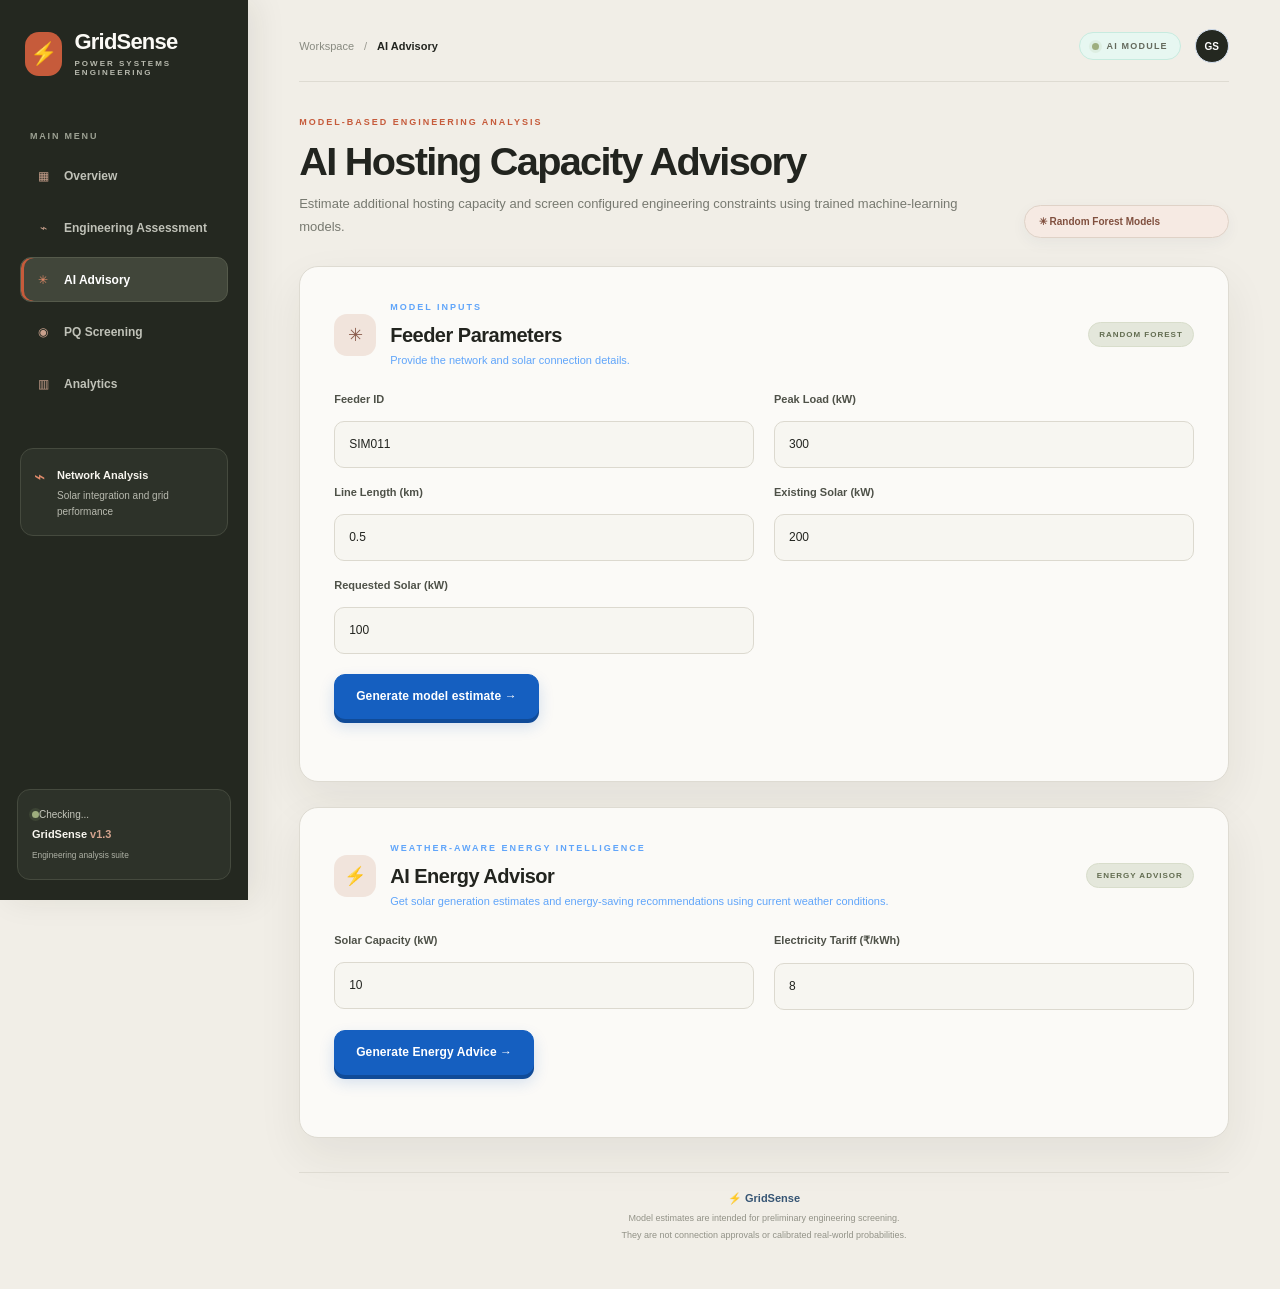
==== ai-advisory.html @ 87b55c39 "Add files via upload" ====
<!DOCTYPE html>
<html lang="en">
<head>
    <meta charset="UTF-8">
    <meta name="viewport" content="width=device-width, initial-scale=1.0">
    <title>GridSense | AI Advisory</title>
    <link rel="stylesheet" href="style.css">
</head>
<body>
<div class="app">
    <aside class="sidebar">
        <div class="brand"><div class="brand-icon">⚡</div><div><h2>GridSense</h2><p>POWER SYSTEMS ENGINEERING</p></div></div>
        <div class="nav-label">MAIN MENU</div>
        <nav>
            <a href="index.html"><span>▦</span> Overview</a>
            <a href="engineering.html"><span>⌁</span> Engineering Assessment</a>
            <a class="active" href="ai-advisory.html"><span>✳</span> AI Advisory</a>
            <a href="pq-screening.html"><span>◉</span> PQ Screening</a>
            <a href="analytics.html"><span>▥</span> Analytics</a>
        </nav>
        <div class="sidebar-info"><div class="sidebar-info-icon">⌁</div><div><strong>Network Analysis</strong><p>Solar integration and grid performance</p></div></div>
        <div class="sidebar-bottom"><div class="connection"><span class="status-dot"></span><span id="connectionStatus">Checking...</span></div><strong>GridSense <span>v1.3</span></strong><small>Engineering analysis suite</small></div>
    </aside>

    <main class="main-content">
        <header class="topbar"><div class="breadcrumb"><a href="index.html">Workspace</a><span>/</span><strong>AI Advisory</strong></div><div class="topbar-right"><div class="system-indicator"><span class="status-dot"></span> AI MODULE</div><div class="profile-icon">GS</div></div></header>

        <section class="welcome-section"><div><p class="eyebrow">MODEL-BASED ENGINEERING ANALYSIS</p><h1>AI Hosting Capacity Advisory</h1><p class="welcome-description">Estimate additional hosting capacity and screen configured engineering constraints using trained machine-learning models.</p></div><div class="welcome-badge">✳ Random Forest Models</div></section>

        <section class="panel module-panel">
            <div class="section-heading"><div class="module-heading"><div class="module-icon purple">✳</div><div><p class="eyebrow purple-eyebrow">MODEL INPUTS</p><h2>Feeder Parameters</h2><p class="module-description">Provide the network and solar connection details.</p></div></div><span class="tag purple-tag">RANDOM FOREST</span></div>

            <form id="aiForm">
                <div class="form-grid">
                    <div class="field"><label for="aiFeeder">Feeder ID</label><input type="text" id="aiFeeder" value="SIM011" required></div>
                    <div class="field"><label for="peakLoad">Peak Load (kW)</label><input type="number" id="peakLoad" min="0.1" step="any" value="300" required></div>
                    <div class="field"><label for="aiLineLength">Line Length (km)</label><input type="number" id="aiLineLength" min="0.001" step="any" value="0.5" required></div>
                    <div class="field"><label for="existingSolarInput">Existing Solar (kW)</label><input type="number" id="existingSolarInput" min="0" step="any" value="200" required></div>
                    <div class="field"><label for="aiRequestedSolar">Requested Solar (kW)</label><input type="number" id="aiRequestedSolar" min="0.1" step="any" value="100" required></div>
                </div>
                <button type="submit" class="ai-button">Generate model estimate →</button>
                <p id="aiError" class="error-message"></p>
            </form>

            <div id="aiResult" class="hidden">
                <div class="result-divider"></div>
                <div class="decision-card ai-decision-card"><span class="decision-label">AI MODEL RESULT</span><h2 id="aiStatus">-</h2><p id="aiMessage">-</p></div>
                <div class="result-grid">
                    <div class="result-item"><p>Estimated Hosting Capacity</p><h3 id="predictedCapacity">-</h3></div>
                    <div class="result-item"><p>Constraint Classification</p><h3 id="constraintClass">-</h3></div>
                    <div class="result-item"><p>Class 1 Model Score</p><h3 id="constraintScore">-</h3></div>
                    <div class="result-item"><p>Proposed Total Solar</p><h3 id="aiTotalSolar">-</h3></div>
                </div>
                <div class="limitations"><h3>Model Limitations</h3><ul id="aiLimitations"></ul></div>
            </div>
        </section>

<!-- =========================================
     AI ENERGY ADVISOR
========================================= -->

<section class="panel module-panel energy-advisor-panel">

    <div class="section-heading">
        <div class="module-heading">
            <div class="module-icon purple">⚡</div>
            <div>
                <p class="eyebrow purple-eyebrow">WEATHER-AWARE ENERGY INTELLIGENCE</p>
                <h2>AI Energy Advisor</h2>
                <p class="module-description">
                    Get solar generation estimates and energy-saving
                    recommendations using current weather conditions.
                </p>
            </div>
        </div>
        <span class="tag purple-tag">ENERGY ADVISOR</span>
    </div>

    <!-- INPUTS -->
    <form id="energyAdvisorForm">

        <div class="form-grid">

            <div class="field">
                <label for="advisorCapacity">Solar Capacity (kW)</label>
                <input
                    type="number"
                    id="advisorCapacity"
                    min="0.1"
                    max="1000"
                    step="any"
                    value="10"
                    required
                >
            </div>

            <div class="field">
                <label for="advisorTariff">Electricity Tariff (₹/kWh)</label>
                <input
                    type="number"
                    id="advisorTariff"
                    min="0"
                    max="100"
                    step="any"
                    value="8"
                    required
                >
            </div>

        </div>

        <button type="submit" class="ai-button">
            Generate Energy Advice →
        </button>

        <p id="energyAdvisorError" class="error-message"></p>

    </form>

    <!-- RESULTS -->
    <div id="energyAdvisorResult" class="hidden">

        <div class="result-divider"></div>

        <div class="decision-card ai-decision-card">
            <span class="decision-label">ENERGY ADVISOR RESULT</span>
            <h2 id="energyAdvisorTitle">Recommendations Generated</h2>
            <p id="energyAdvisorSummary">
                Your energy analysis is ready.
            </p>
        </div>

        <!-- SUMMARY CARDS -->
        <div class="result-grid">

            <div class="result-item">
                <p>Estimated Daily Generation</p>
                <h3 id="advisorDailyEnergy">-</h3>
            </div>

            <div class="result-item">
                <p>Estimated Daily Energy Value</p>
                <h3 id="advisorEnergyValue">-</h3>
            </div>

            <div class="result-item">
                <p>Solar Capacity</p>
                <h3 id="advisorCapacityResult">-</h3>
            </div>

            <div class="result-item">
                <p>Electricity Tariff</p>
                <h3 id="advisorTariffResult">-</h3>
            </div>

        </div>

        <!-- WEATHER OBSERVATIONS -->
        <div class="limitations">
            <h3>Weather Observations</h3>
            <ul id="advisorWeatherObservations"></ul>
        </div>

        <!-- RECOMMENDATIONS -->
        <div class="limitations">
            <h3>Energy Recommendations</h3>
            <ul id="advisorRecommendations"></ul>
        </div>

        <!-- CAPACITY COMPARISON -->
        <div class="limitations">
            <h3>Solar Capacity Comparison</h3>
            <div id="advisorCapacityComparison"></div>
        </div>

        <!-- LIMITATIONS -->
        <div class="limitations">
            <h3>Model Limitations</h3>
            <ul id="advisorLimitations"></ul>
        </div>

    </div>

</section>


        <footer><div class="footer-brand">⚡ GridSense</div><p>Model estimates are intended for preliminary engineering screening.</p><p>They are not connection approvals or calibrated real-world probabilities.</p></footer>
    </main>
</div>
<script src="script.js"></script>
</body>
</html>
---- style.css ----
/* =====================================================
   GRIDSENSE — PREMIUM ENERGY INTELLIGENCE REDESIGN
   Paste at the VERY BOTTOM of style.css
   ===================================================== */

:root {
    --bg: #080d19 !important;
    --sidebar: #0c1424 !important;
    --surface: #111c30 !important;
    --surface2: #17243a !important;
    --surface3: #1c2b44 !important;

    --border: rgba(148, 163, 184, 0.14) !important;

    --green: #3b82f6 !important;
    --bright: #60a5fa !important;
    --purple: #a78bfa !important;
    --blue: #22d3ee !important;
    --orange: #f59e0b !important;
    --red: #fb7185 !important;

    --text: #edf4ff !important;
    --muted: #91a2bd !important;
}

/* RESET */
* {
    box-sizing: border-box;
}

html {
    scroll-behavior: smooth;
}

body {
    margin: 0 !important;
    min-height: 100vh;
    background:
        radial-gradient(ellipse at 80% 0%, rgba(37, 99, 235, .13), transparent 35%),
        radial-gradient(ellipse at 10% 90%, rgba(124, 58, 237, .09), transparent 35%),
        #080d19 !important;
    color: #edf4ff !important;
    font-family: "Inter", "Segoe UI", sans-serif !important;
}

/* APP LAYOUT */
.app {
    display: flex !important;
    min-height: 100vh;
    background: transparent !important;
}

/* SIDEBAR */
.sidebar {
    position: fixed !important;
    inset: 0 auto 0 0;
    width: 260px !important;
    min-width: 260px !important;
    height: 100vh !important;
    padding: 30px 19px !important;
    overflow-y: auto;
    z-index: 100;
    background: #0c1424 !important;
    border-right: 1px solid rgba(148, 163, 184, .13) !important;
    box-shadow: 12px 0 40px rgba(0, 0, 0, .18);
}

.brand {
    display: flex !important;
    align-items: center;
    gap: 13px;
    margin: 0 0 55px !important;
    padding: 0 8px;
}

.brand-icon {
    width: 46px !important;
    height: 46px !important;
    display: grid;
    place-items: center;
    border-radius: 15px !important;
    color: white !important;
    font-size: 23px !important;
    background: linear-gradient(135deg, #2563eb, #7c3aed) !important;
    box-shadow: 0 8px 25px rgba(59, 130, 246, .28);
}

.brand h2 {
    margin: 0 !important;
    color: #f8fafc !important;
    font-size: 23px !important;
    font-weight: 750;
    letter-spacing: -.8px;
}

.brand p {
    margin: 5px 0 0 !important;
    color: #7e9bc4 !important;
    font-size: 9px !important;
    letter-spacing: 2.2px;
    font-weight: 700;
}

/* NAVIGATION */
.sidebar nav,
.sidebar > nav {
    display: flex !important;
    flex-direction: column !important;
    gap: 9px !important;
}

.sidebar nav a {
    display: flex !important;
    align-items: center;
    min-height: 49px;
    padding: 13px 15px !important;
    border-radius: 12px !important;
    border: 1px solid transparent !important;
    color: #91a2bd !important;
    text-decoration: none !important;
    font-size: 13px !important;
    font-weight: 550;
    transition: .25s ease;
}

.sidebar nav a:hover {
    color: #fff !important;
    background: #17243a !important;
    border-color: rgba(96, 165, 250, .2) !important;
    transform: translateX(3px);
}

.sidebar nav a.active {
    color: #ffffff !important;
    background: linear-gradient(110deg, #1d3d70, #25224c) !important;
    border: 1px solid rgba(96, 165, 250, .32) !important;
    box-shadow: inset 3px 0 #60a5fa, 0 8px 25px rgba(37, 99, 235, .12);
}

.sidebar-bottom {
    position: absolute;
    left: 19px;
    right: 19px;
    bottom: 25px;
    padding: 17px !important;
    border-radius: 14px !important;
    background: #121f34 !important;
    border: 1px solid var(--border) !important;
    color: #9eb1cc !important;
    font-size: 11px !important;
    line-height: 2;
}

.sidebar-bottom strong {
    display: block;
    color: #e4edff !important;
    font-size: 12px;
}

.status-dot {
    display: inline-block;
    width: 8px;
    height: 8px;
    border-radius: 50%;
    background: #22c55e !important;
    box-shadow: 0 0 12px rgba(34, 197, 94, .7);
}

/* MAIN CONTENT */
.main-content {
    width: calc(100% - 260px) !important;
    min-height: 100vh;
    margin-left: 260px !important;
    padding: 35px 42px 45px !important;
    background: transparent !important;
}

/* TOPBAR */
.topbar {
    min-height: 76px;
    display: flex !important;
    justify-content: space-between;
    align-items: center;
    gap: 20px;
    padding: 0 0 25px !important;
    margin-bottom: 36px !important;
    border-bottom: 1px solid var(--border) !important;
    background: transparent !important;
}

.eyebrow {
    color: #60a5fa !important;
    font-size: 10px !important;
    font-weight: 800 !important;
    letter-spacing: 2.5px !important;
    margin-bottom: 12px !important;
}

.topbar h1,
.welcome-section h1 {
    color: #f4f7ff !important;
    font-size: clamp(27px, 3vw, 39px) !important;
    font-weight: 750 !important;
    letter-spacing: -1.5px;
    margin: 0 0 10px !important;
}

.subtitle {
    color: #91a2bd !important;
    font-size: 13px !important;
    line-height: 1.8;
}

.live-status {
    padding: 12px 17px !important;
    border-radius: 30px !important;
    background: rgba(34, 197, 94, .08) !important;
    border: 1px solid rgba(34, 197, 94, .25) !important;
    color: #4ade80 !important;
    font-size: 10px !important;
    font-weight: 800;
    letter-spacing: 1px;
    white-space: nowrap;
}

/* WELCOME / PAGE INTRO */
.welcome-section {
    padding: 30px 0 !important;
    margin-bottom: 20px;
}

.welcome-section h1 {
    font-size: clamp(32px, 4vw, 48px) !important;
}

.welcome-section .subtitle {
    max-width: 650px;
}

/* SUMMARY CARDS */
.stats-grid {
    display: grid !important;
    grid-template-columns: repeat(4, minmax(0, 1fr)) !important;
    gap: 17px !important;
    margin: 28px 0 38px !important;
}

.stat-card {
    position: relative;
    overflow: hidden;
    min-height: 165px;
    padding: 23px !important;
    border-radius: 18px !important;
    background: linear-gradient(145deg, #172640, #101a2c) !important;
    border: 1px solid rgba(148, 163, 184, .16) !important;
    box-shadow: 0 15px 35px rgba(0, 0, 0, .16);
    transition: .25s ease;
}

.stat-card::after {
    content: "";
    position: absolute;
    width: 115px;
    height: 115px;
    top: -65px;
    right: -35px;
    border-radius: 50%;
    background: rgba(59, 130, 246, .12);
    filter: blur(2px);
}

.stat-card:hover {
    transform: translateY(-5px);
    border-color: rgba(96, 165, 250, .45) !important;
    box-shadow: 0 18px 38px rgba(0, 0, 0, .25);
}

.stat-card p {
    color: #9aacc6 !important;
    font-size: 12px !important;
}

.stat-card h2 {
    color: #60a5fa !important;
    font-size: 27px !important;
    font-weight: 750;
    margin: 20px 0 9px !important;
}

.stat-card small {
    color: #8497b3 !important;
    font-size: 11px !important;
}

/* PANELS */
.panel {
    padding: 29px !important;
    margin: 25px 0 !important;
    border-radius: 20px !important;
    background: linear-gradient(145deg, #121e32, #0e1829) !important;
    border: 1px solid rgba(148, 163, 184, .15) !important;
    box-shadow: 0 18px 45px rgba(0, 0, 0, .16);
}

.section-heading {
    display: flex !important;
    align-items: center;
    justify-content: space-between;
    gap: 15px;
    margin-bottom: 25px !important;
}

.section-heading h2,
.panel h2 {
    color: #f1f5ff !important;
    font-size: 22px !important;
    letter-spacing: -.5px;
}

.section-heading p {
    color: #60a5fa !important;
}

.tag {
    padding: 8px 12px !important;
    border-radius: 20px !important;
    background: rgba(59, 130, 246, .12) !important;
    color: #93c5fd !important;
    border: 1px solid rgba(96, 165, 250, .2) !important;
    font-size: 9px !important;
    letter-spacing: 1px;
}

/* FORMS */
form,
.form-grid {
    gap: 18px !important;
}

label {
    display: block;
    color: #b6c5db !important;
    font-size: 12px !important;
    font-weight: 600;
    margin-bottom: 8px;
}

input,
select,
textarea {
    width: 100%;
    min-height: 46px;
    padding: 12px 14px !important;
    border-radius: 11px !important;
    color: #edf4ff !important;
    background: #0a1425 !important;
    border: 1px solid #2a3a55 !important;
    outline: none;
    font-size: 13px !important;
    transition: .2s ease;
}

input:focus,
select:focus,
textarea:focus {
    border-color: #60a5fa !important;
    box-shadow: 0 0 0 3px rgba(59, 130, 246, .13) !important;
}

input::placeholder,
textarea::placeholder {
    color: #637895 !important;
}

select option {
    background: #111c30;
    color: #fff;
}

/* BUTTONS */
button,
.btn,
button[type="submit"] {
    min-height: 45px;
    padding: 12px 21px !important;
    border: none !important;
    border-radius: 11px !important;
    background: linear-gradient(110deg, #2563eb, #7048d8) !important;
    color: #fff !important;
    font-size: 12px !important;
    font-weight: 750 !important;
    cursor: pointer;
    box-shadow: 0 8px 22px rgba(59, 130, 246, .2);
    transition: .25s ease;
}

button:hover,
.btn:hover {
    transform: translateY(-2px);
    box-shadow: 0 12px 28px rgba(59, 130, 246, .35);
}

button:disabled {
    opacity: .5;
    cursor: not-allowed;
    transform: none;
}

/* RESULT CARDS */
.result-grid,
.metrics-grid {
    display: grid !important;
    grid-template-columns: repeat(2, minmax(0, 1fr));
    gap: 14px !important;
}

.result-card,
.metric-card,
.result-item {
    padding: 19px !important;
    border-radius: 14px !important;
    background: #17253b !important;
    border: 1px solid var(--border) !important;
}

.result-card h3,
.metric-card h3 {
    color: #91a2bd !important;
    font-size: 11px !important;
}

.result-card strong,
.metric-card strong {
    color: #93c5fd !important;
    font-size: 23px !important;
}

/* CHARTS */
.chart-grid {
    display: grid !important;
    grid-template-columns: repeat(2, minmax(0, 1fr)) !important;
    gap: 18px !important;
}

.chart-card {
    min-width: 0;
    padding: 23px !important;
    border-radius: 17px !important;
    background: #101c30 !important;
    border: 1px solid rgba(148, 163, 184, .15) !important;
    transition: .25s ease;
}

.chart-card:hover {
    border-color: rgba(96, 165, 250, .4) !important;
    transform: translateY(-3px);
}

.chart-card h3 {
    color: #e5edfc !important;
    font-size: 15px !important;
}

.chart-card p {
    color: #8fa2bf !important;
    font-size: 11px !important;
}

.chart-card canvas {
    max-height: 280px;
}

.full-chart {
    grid-column: 1 / -1;
}

/* QUICK MODULE CARDS */
.quick-grid {
    display: grid !important;
    grid-template-columns: repeat(2, minmax(0, 1fr)) !important;
    gap: 18px !important;
}

.quick-card,
.module-card {
    padding: 22px !important;
    border-radius: 16px !important;
    background: linear-gradient(135deg, #172740, #111c30) !important;
    border: 1px solid var(--border) !important;
    color: #edf4ff !important;
    transition: .25s ease;
}

.quick-card:hover,
.module-card:hover {
    transform: translateY(-4px);
    border-color: #538bea !important;
}

/* STATUS / ALERTS */
.error,
.error-message {
    color: #fda4af !important;
}

.success,
.success-message {
    color: #4ade80 !important;
}

.limiting-factor,
.limitations {
    padding: 17px !important;
    border-radius: 13px !important;
    background: #18253a !important;
    border: 1px solid var(--border) !important;
    color: #b8c7dc !important;
}

.hidden {
    display: none !important;
}

/* FOOTER */
footer {
    margin-top: 40px !important;
    padding: 22px !important;
    border-top: 1px solid var(--border) !important;
    color: #778ba8 !important;
    font-size: 11px !important;
    text-align: center;
}

/* SCROLLBAR */
::-webkit-scrollbar {
    width: 7px;
}

::-webkit-scrollbar-track {
    background: #080d19;
}

::-webkit-scrollbar-thumb {
    background: #344765;
    border-radius: 10px;
}

/* RESPONSIVE */
@media (max-width: 1150px) {
    .stats-grid {
        grid-template-columns: repeat(2, minmax(0, 1fr)) !important;
    }

    .main-content {
        padding-left: 28px !important;
        padding-right: 28px !important;
    }
}

@media (max-width: 800px) {
    .sidebar {
        width: 210px !important;
        min-width: 210px !important;
    }

    .main-content {
        width: calc(100% - 210px) !important;
        margin-left: 210px !important;
    }

    .chart-grid,
    .quick-grid {
        grid-template-columns: 1fr !important;
    }
}

@media (max-width: 620px) {
    .app {
        display: block !important;
    }

    .sidebar {
        position: relative !important;
        width: 100% !important;
        min-width: 0 !important;
        height: auto !important;
        padding: 15px !important;
    }

    .brand {
        margin-bottom: 18px !important;
    }

    .sidebar-bottom {
        display: none;
    }

    .sidebar nav {
        flex-direction: row !important;
        overflow-x: auto;
    }

    .sidebar nav a {
        white-space: nowrap;
        font-size: 11px !important;
    }

    .main-content {
        width: 100% !important;
        margin-left: 0 !important;
        padding: 20px 15px !important;
    }

    .topbar {
        align-items: flex-start;
        flex-direction: column;
    }

    .stats-grid,
    .result-grid,
    .metrics-grid {
        grid-template-columns: 1fr !important;
    }

    .panel {
        padding: 18px !important;
    }

    .full-chart {
        grid-column: auto;
    }
}


/* =========================================================
   GRIDSENSE — PHASE 1 OVERVIEW VISUAL REDESIGN
   New visual direction: clean light workspace + deep navy rail
   ========================================================= */
:root {
  --gs-ink: #14243b;
  --gs-muted: #718096;
  --gs-line: #e3e9f1;
  --gs-paper: #f4f7fb;
  --gs-card: #ffffff;
  --gs-blue: #2563eb;
  --gs-teal: #0f9d91;
}
html, body { background: var(--gs-paper) !important; color: var(--gs-ink) !important; }
body {
  background: #f4f7fb !important;
  font-family: Inter, "Segoe UI", Arial, sans-serif !important;
}
.app { background: #f4f7fb !important; }
.sidebar {
  width: 248px !important; min-width: 248px !important;
  padding: 28px 17px 22px !important;
  background: #12243b !important;
  border-right: 0 !important;
  box-shadow: 8px 0 30px rgba(18,36,59,.08) !important;
}
.brand { margin-bottom: 42px !important; }
.brand-icon {
  border-radius: 12px !important;
  background: #1f6feb !important;
  box-shadow: none !important;
}
.brand p { color: #8fa8c6 !important; letter-spacing: 1.8px !important; }
.nav-label { color: #7890ad !important; }
.sidebar nav { gap: 6px !important; }
.sidebar nav a {
  min-height: 45px !important; padding: 11px 13px !important;
  border-radius: 9px !important; color: #b5c4d7 !important;
  font-size: 12px !important;
}
.sidebar nav a span { width: 22px; color: #91b6e8 !important; }
.sidebar nav a:hover {
  background: #1a3555 !important; border-color: transparent !important;
  transform: none !important; color: #fff !important;
}
.sidebar nav a.active {
  color: #fff !important; background: #234b78 !important;
  border: 1px solid #315f91 !important; box-shadow: inset 3px 0 #64a5ff !important;
}
.sidebar-info {
  margin-top: 34px !important; padding: 14px !important;
  border: 1px solid rgba(174,199,228,.16) !important;
  border-radius: 11px !important; background: rgba(255,255,255,.045) !important;
}
.sidebar-info strong { color: #eaf2fc !important; }
.sidebar-info p, .sidebar-bottom small { color: #8fa8c6 !important; }
.sidebar-bottom {
  left: 17px !important; right: 17px !important; bottom: 20px !important;
  background: #192f4c !important; border: 1px solid rgba(174,199,228,.16) !important;
}
.sidebar-bottom strong { color: #eaf2fc !important; }
.main-content {
  width: calc(100% - 248px) !important; margin-left: 248px !important;
  padding: 27px 42px 44px !important; background: #f4f7fb !important;
}
.topbar {
  min-height: 54px !important; margin-bottom: 27px !important;
  padding-bottom: 17px !important; border-bottom: 1px solid #dfe6ef !important;
}
.breadcrumb { color: #8290a3 !important; font-size: 12px !important; }
.breadcrumb strong { color: #253a56 !important; }
.system-indicator {
  color: #137c65 !important; background: #e7f7f1 !important;
  border: 1px solid #c7ebdf !important; border-radius: 20px !important;
  padding: 8px 12px !important; font-size: 10px !important;
}
.profile-icon {
  background: #e2ebf8 !important; color: #28568f !important;
  border: 1px solid #d2deee !important;
}
.overview-hero {
  display: flex !important; justify-content: space-between !important;
  align-items: center !important; gap: 24px !important;
  min-height: 220px !important; margin: 0 0 27px !important;
  padding: 34px 38px !important; border-radius: 18px !important;
  border: 1px solid #d7e4f3 !important;
  background: linear-gradient(112deg, #eaf2fc 0%, #f5f8fd 56%, #e4f4f3 100%) !important;
  box-shadow: 0 8px 25px rgba(35,65,105,.045) !important;
}
.overview-hero::after { content: none !important; }
.overview-hero .eyebrow {
  color: #316eb7 !important; letter-spacing: 1.8px !important;
  font-size: 9px !important; margin-bottom: 13px !important;
}
.overview-hero h1 {
  max-width: 650px !important; color: #142c49 !important;
  font-size: clamp(29px, 3vw, 39px) !important;
  line-height: 1.13 !important; letter-spacing: -1.2px !important;
}
.overview-hero .welcome-description {
  max-width: 620px !important; color: #60738c !important;
  font-size: 13px !important; line-height: 1.75 !important;
}
.welcome-badge {
  min-width: 205px !important; padding: 15px !important;
  border: 1px solid #d5e3f2 !important; border-radius: 12px !important;
  background: rgba(255,255,255,.78) !important; color: #294765 !important;
  box-shadow: 0 5px 15px rgba(34,65,100,.05) !important;
}
.welcome-badge > span { color: #1e70c9 !important; }
.welcome-badge strong { color: #244362 !important; }
.welcome-badge small { color: #788ba1 !important; }
.overview-intro {
  display: flex !important; justify-content: space-between !important;
  align-items: end !important; gap: 18px !important;
  margin: 0 0 15px !important;
}
.overview-intro .eyebrow { color: #68809c !important; margin-bottom: 5px !important; }
.overview-intro h2 { color: #1c304a !important; font-size: 20px !important; }
.overview-intro p:not(.eyebrow) { color: #78879a !important; font-size: 12px !important; }
.overview-primary-action {
  background: #1e65b7 !important; border: 1px solid #1e65b7 !important;
  border-radius: 9px !important; box-shadow: 0 5px 12px rgba(30,101,183,.15) !important;
}
.stats-grid {
  grid-template-columns: repeat(4, minmax(0,1fr)) !important;
  gap: 14px !important; margin: 0 0 20px !important;
}
.stat-card {
  min-height: 143px !important; padding: 19px !important;
  background: #fff !important; border: 1px solid #e1e8f0 !important;
  border-radius: 13px !important; box-shadow: 0 5px 16px rgba(31,54,82,.035) !important;
}
.stat-card::after { content: none !important; }
.stat-card:hover { transform: translateY(-2px) !important; border-color: #b9cde4 !important; }
.stat-label { color: #6c7c90 !important; font-size: 11px !important; }
.stat-card h2 { color: #167c68 !important; font-size: 22px !important; margin: 12px 0 4px !important; }
.stat-card h2.purple-text { color: #7053b7 !important; }
.stat-card h2.blue-text { color: #2475b8 !important; }
.stat-card p { color: #8290a1 !important; font-size: 11px !important; }
.stat-bottom { color: #9aa6b5 !important; border-top: 1px solid #edf1f5 !important; }
.stat-icon { border-radius: 9px !important; }
.overview-note {
  display: flex !important; gap: 12px !important; align-items: flex-start !important;
  margin: 0 0 29px !important; padding: 15px 17px !important;
  border: 1px solid #d9e7f5 !important; border-radius: 11px !important;
  background: #edf5fc !important;
}
.overview-note-icon {
  background: #dceafa !important; color: #2766a8 !important;
}
.overview-note strong { color: #294b6c !important; font-size: 12px !important; }
.overview-note p { color: #647b93 !important; font-size: 11px !important; }
.quick-section { margin-top: 0 !important; }
.section-title { margin-bottom: 14px !important; }
.section-title .eyebrow { color: #68809c !important; margin-bottom: 5px !important; }
.section-title h2 { color: #1c304a !important; font-size: 20px !important; }
.section-caption { color: #8a98a9 !important; font-size: 9px !important; letter-spacing: 1.4px !important; }
.quick-grid { grid-template-columns: repeat(2,minmax(0,1fr)) !important; gap: 13px !important; }
.quick-card {
  min-height: 91px !important; padding: 17px !important;
  background: #fff !important; border: 1px solid #e1e8f0 !important;
  border-radius: 12px !important; box-shadow: 0 4px 14px rgba(31,54,82,.03) !important;
}
.quick-card:hover {
  background: #fafdff !important; border-color: #b8cde3 !important;
  transform: translateY(-2px) !important;
}
.quick-card h3 { color: #29425f !important; font-size: 12px !important; }
.quick-card p { color: #8290a1 !important; font-size: 11px !important; }
.quick-icon { border-radius: 10px !important; }
.quick-arrow { color: #4779ad !important; }
footer {
  border-top: 1px solid #e0e7ef !important; margin-top: 30px !important;
  padding-top: 19px !important; color: #8794a5 !important;
}
footer .footer-brand { color: #365574 !important; }
footer p { color: #8794a5 !important; font-size: 10px !important; }
@media (max-width: 1100px) {
  .main-content { padding: 24px 27px 38px !important; }
  .stats-grid { grid-template-columns: repeat(2,minmax(0,1fr)) !important; }
}
@media (max-width: 800px) {
  .sidebar { width: 100% !important; min-width: 0 !important; }
  .main-content { width: 100% !important; margin-left: 0 !important; }
  .overview-hero { align-items: flex-start !important; flex-direction: column !important; }
}
@media (max-width: 620px) {
  .main-content { padding: 18px 15px 30px !important; }
  .overview-intro { align-items: flex-start !important; flex-direction: column !important; }
  .overview-primary-action { width: 100% !important; justify-content: space-between !important; }
  .stats-grid, .quick-grid { grid-template-columns: 1fr !important; }
  .overview-hero { padding: 25px 21px !important; }
  .overview-hero h1 { font-size: 28px !important; }
}


/* Professional interaction details and stronger action hierarchy */
a, button, input[type="submit"], select { cursor: pointer; }
button, .btn, .primary-btn, .submit-btn, input[type="submit"],
.overview-primary-action {
    font-weight: 700 !important;
    letter-spacing: .1px;
    transition: transform .16s ease, box-shadow .16s ease, background .16s ease, border-color .16s ease !important;
}
button:not(:disabled), input[type="submit"], .btn, .primary-btn, .submit-btn {
    background: #155fc0 !important;
    color: #fff !important;
    border: 1px solid #155fc0 !important;
    box-shadow: 0 4px 0 #104b98, 0 7px 15px rgba(21,95,192,.18) !important;
}
button:not(:disabled):hover, input[type="submit"]:hover, .btn:hover,
.primary-btn:hover, .submit-btn:hover {
    background: #0e4fA8 !important;
    transform: translateY(-1px);
    box-shadow: 0 5px 0 #0b3d80, 0 10px 20px rgba(21,95,192,.24) !important;
}
button:active, input[type="submit"]:active, .btn:active,
.primary-btn:active, .submit-btn:active {
    transform: translateY(2px);
    box-shadow: 0 2px 0 #104b98 !important;
}
button:focus-visible, a:focus-visible, input:focus-visible, select:focus-visible {
    outline: 3px solid rgba(37,99,235,.35) !important;
    outline-offset: 3px !important;
}
a.quick-card, .sidebar nav a { cursor: pointer; }
.gs-pointer {
    position: fixed; left: -5px; top: -5px; z-index: 99999;
    width: 11px; height: 11px; border-radius: 50%;
    background: #1e65b7; border: 2px solid #fff;
    box-shadow: 0 1px 7px rgba(15,45,80,.32);
    pointer-events: none; opacity: 0;
    transition: opacity .15s ease, width .16s ease, height .16s ease, background .16s ease;
    will-change: transform;
}
.gs-pointer.is-visible { opacity: .92; }
.gs-pointer.is-interactive {
    width: 19px; height: 19px; margin: -4px 0 0 -4px;
    background: rgba(30,101,183,.22); border: 1.5px solid #1e65b7;
    box-shadow: 0 0 0 4px rgba(30,101,183,.08);
}
@media (pointer: coarse), (prefers-reduced-motion: reduce) {
    .gs-pointer { display: none !important; }
    *, *::before, *::after { scroll-behavior: auto !important; }
}


/* =========================================================
   GRIDSENSE — SOLAREDGE-INSPIRED WARM EDITORIAL REDESIGN
   Frontend-only visual layer. Existing HTML IDs and JS remain.
   ========================================================= */

:root {
  --gs-bg: #f1eee7;
  --gs-paper: #fbfaf7;
  --gs-paper-2: #e9e5dc;
  --gs-ink: #22241f;
  --gs-muted: #777970;
  --gs-line: #dedbd2;
  --gs-dark: #242820;
  --gs-dark-2: #30352b;
  --gs-accent: #c65b3b;
  --gs-accent-soft: #f1dfd6;
  --gs-sage: #a8ad91;
  --gs-sage-soft: #e4e7db;
  --gs-gold: #d2a45f;
  --gs-shadow: 0 18px 45px rgba(43, 42, 34, .07);
}

* { box-sizing: border-box; }
html { scroll-behavior: smooth; background: var(--gs-bg); }
body {
  margin: 0 !important;
  min-height: 100vh;
  color: var(--gs-ink) !important;
  background: var(--gs-bg) !important;
  font-family: Inter, "Segoe UI", Arial, sans-serif !important;
  -webkit-font-smoothing: antialiased;
}
.app {
  display: flex !important;
  min-height: 100vh;
  background: var(--gs-bg) !important;
}

/* Left navigation */
.sidebar {
  position: fixed !important;
  inset: 0 auto 0 0;
  width: 248px !important;
  min-width: 248px !important;
  height: 100vh !important;
  padding: 30px 20px 24px !important;
  overflow-y: auto;
  z-index: 100;
  color: #f7f5ee !important;
  background: var(--gs-dark) !important;
  border: 0 !important;
  box-shadow: 8px 0 30px rgba(35, 38, 31, .08) !important;
}
.brand {
  display: flex !important;
  align-items: center;
  gap: 13px;
  margin: 0 0 54px !important;
  padding: 0 5px !important;
}
.brand-icon {
  display: grid !important;
  place-items: center;
  width: 44px !important;
  height: 44px !important;
  border-radius: 14px !important;
  color: #fff !important;
  background: var(--gs-accent) !important;
  box-shadow: none !important;
  font-size: 22px !important;
}
.brand h2 {
  margin: 0 !important;
  color: #fbfaf5 !important;
  font-size: 22px !important;
  line-height: 1.1;
  letter-spacing: -.8px;
  font-weight: 750 !important;
}
.brand p {
  margin: 5px 0 0 !important;
  color: #b7b9ad !important;
  font-size: 8px !important;
  letter-spacing: 2px !important;
  font-weight: 700 !important;
}
.nav-label {
  margin: 0 0 12px 10px !important;
  color: #9da193 !important;
  font-size: 9px !important;
  letter-spacing: 1.8px !important;
  font-weight: 750 !important;
}
.sidebar nav, .sidebar > nav {
  display: flex !important;
  flex-direction: column !important;
  gap: 7px !important;
}
.sidebar nav a {
  display: flex !important;
  align-items: center;
  gap: 12px;
  min-height: 46px;
  padding: 11px 13px !important;
  border: 1px solid transparent !important;
  border-radius: 11px !important;
  color: #c0c2b8 !important;
  text-decoration: none !important;
  font-size: 12px !important;
  font-weight: 550 !important;
  transition: background .2s ease, color .2s ease, transform .2s ease;
}
.sidebar nav a span { width: 18px; color: #c9a18d !important; text-align: center; }
.sidebar nav a:hover {
  color: #fff !important;
  background: #353a30 !important;
  border-color: transparent !important;
  transform: translateX(2px);
}
.sidebar nav a.active {
  color: #fff !important;
  background: #41463a !important;
  border: 1px solid #555a4b !important;
  box-shadow: inset 3px 0 var(--gs-accent) !important;
}
.sidebar nav a.active span { color: #e58b68 !important; }
.sidebar-info {
  display: flex !important;
  gap: 12px;
  align-items: flex-start;
  margin-top: 42px !important;
  padding: 16px 13px !important;
  border: 1px solid #454a3e !important;
  border-radius: 13px !important;
  background: #2d3229 !important;
}
.sidebar-info-icon { color: #df8b6b !important; font-size: 19px !important; }
.sidebar-info strong { color: #f7f5ee !important; font-size: 11px !important; }
.sidebar-info p { margin: 5px 0 0 !important; color: #b8baaf !important; font-size: 10px !important; line-height: 1.55 !important; }
.sidebar-bottom {
  position: absolute;
  left: 20px;
  right: 20px;
  bottom: 22px;
  padding: 15px 14px !important;
  border: 1px solid #454a3e !important;
  border-radius: 13px !important;
  background: #2d3229 !important;
  color: #c4c6bb !important;
  font-size: 10px !important;
  line-height: 1.9 !important;
}
.sidebar-bottom strong { display: block; color: #f8f6ef !important; font-size: 11px !important; }
.sidebar-bottom strong span { color: #d5a48e !important; }
.sidebar-bottom small { color: #aeb1a5 !important; }
.status-dot {
  display: inline-block;
  width: 7px !important;
  height: 7px !important;
  border-radius: 50%;
  background: #9eae7e !important;
  box-shadow: 0 0 0 3px rgba(158,174,126,.13) !important;
}

/* Main workspace */
.main-content {
  width: calc(100% - 248px) !important;
  min-height: 100vh;
  margin-left: 248px !important;
  padding: 28px clamp(22px, 4vw, 58px) 42px !important;
  background: var(--gs-bg) !important;
}
.topbar {
  display: flex !important;
  align-items: center;
  justify-content: space-between;
  gap: 18px;
  min-height: 48px;
  margin: 0 0 34px !important;
  padding: 0 0 17px !important;
  border-bottom: 1px solid var(--gs-line) !important;
  background: transparent !important;
}
.breadcrumb { display: flex; align-items: center; gap: 10px; color: #99998f !important; font-size: 11px !important; }
.breadcrumb a { color: #888a80 !important; text-decoration: none !important; }
.breadcrumb strong { color: var(--gs-ink) !important; font-weight: 650 !important; }
.topbar-right { display: flex !important; align-items: center; gap: 14px; }
.system-indicator {
  display: flex !important;
  align-items: center;
  gap: 8px;
  color: #656a5d !important;
  font-size: 9px !important;
  font-weight: 750 !important;
  letter-spacing: 1.2px !important;
}
.profile-icon {
  display: grid !important;
  place-items: center;
  width: 34px !important;
  height: 34px !important;
  border-radius: 50% !important;
  color: #fff !important;
  background: var(--gs-dark) !important;
  font-size: 10px !important;
  font-weight: 700 !important;
}

/* Page headings */
.welcome-section {
  display: flex !important;
  justify-content: space-between;
  align-items: flex-end;
  gap: 24px;
  margin: 0 0 28px !important;
  padding: 0 !important;
  background: transparent !important;
}
.welcome-section h1, .topbar h1 {
  margin: 0 0 11px !important;
  max-width: 820px;
  color: var(--gs-ink) !important;
  font-size: clamp(28px, 3.1vw, 42px) !important;
  line-height: 1.08 !important;
  letter-spacing: -1.7px !important;
  font-weight: 720 !important;
}
.eyebrow {
  margin: 0 0 11px !important;
  color: var(--gs-accent) !important;
  font-size: 9px !important;
  line-height: 1.4;
  letter-spacing: 2px !important;
  font-weight: 800 !important;
}
.blue-eyebrow, .purple-eyebrow { color: var(--gs-accent) !important; }
.welcome-description {
  max-width: 690px;
  margin: 0 !important;
  color: var(--gs-muted) !important;
  font-size: 13px !important;
  line-height: 1.7 !important;
}
.welcome-badge {
  display: inline-flex !important;
  align-items: center;
  gap: 9px;
  flex-shrink: 0;
  padding: 10px 14px !important;
  border: 1px solid #dfd2c7 !important;
  border-radius: 999px !important;
  color: #80503f !important;
  background: #f6eae3 !important;
  font-size: 10px !important;
  font-weight: 700 !important;
}
.welcome-badge strong { color: #3a3b33 !important; }
.welcome-badge small { color: #777970 !important; }

/* Cards and panels */
.panel, .module-panel {
  padding: clamp(22px, 3vw, 34px) !important;
  border: 1px solid var(--gs-line) !important;
  border-radius: 19px !important;
  background: var(--gs-paper) !important;
  box-shadow: var(--gs-shadow) !important;
}
.section-heading, .section-title {
  display: flex !important;
  align-items: center;
  justify-content: space-between;
  gap: 18px;
  margin: 0 0 24px !important;
}
.module-heading { display: flex !important; align-items: center; gap: 14px; }
.module-icon, .quick-icon, .stat-icon {
  display: grid !important;
  place-items: center;
  flex: 0 0 auto;
  width: 42px !important;
  height: 42px !important;
  border-radius: 13px !important;
  color: var(--gs-accent) !important;
  background: var(--gs-accent-soft) !important;
  font-size: 18px !important;
}
.module-icon.green, .quick-icon.green, .stat-icon.green { color: #626c50 !important; background: var(--gs-sage-soft) !important; }
.module-icon.blue, .quick-icon.blue, .stat-icon.blue { color: #626c50 !important; background: var(--gs-sage-soft) !important; }
.module-icon.purple, .quick-icon.purple, .stat-icon.purple { color: #8a5c4c !important; background: #f1e4dc !important; }
.module-description { margin: 5px 0 0 !important; color: var(--gs-muted) !important; font-size: 11px !important; line-height: 1.5 !important; }
.module-heading h2, .section-heading h2, .section-title h2 {
  margin: 0 !important;
  color: var(--gs-ink) !important;
  font-size: 20px !important;
  font-weight: 700 !important;
  letter-spacing: -.5px !important;
}
.tag, .validation-tag {
  padding: 7px 10px !important;
  border: 1px solid #e1d8ce !important;
  border-radius: 999px !important;
  color: #87543f !important;
  background: #f8eee8 !important;
  font-size: 8px !important;
  letter-spacing: 1px !important;
  font-weight: 800 !important;
}
.blue-tag, .purple-tag { color: #626c50 !important; background: var(--gs-sage-soft) !important; border-color: #d8ddcb !important; }

/* Forms */
.form-grid {
  display: grid !important;
  grid-template-columns: repeat(2, minmax(0, 1fr));
  gap: 18px 20px !important;
  margin: 22px 0 20px !important;
}
.field { display: flex !important; flex-direction: column; gap: 8px; min-width: 0; }
.field label {
  color: #4e5148 !important;
  font-size: 11px !important;
  font-weight: 650 !important;
}
.field input, .field select, .field textarea, input, select, textarea {
  width: 100%;
  min-height: 47px;
  padding: 12px 14px !important;
  border: 1px solid #dcd9cf !important;
  border-radius: 10px !important;
  outline: none !important;
  color: var(--gs-ink) !important;
  background: #f7f6f1 !important;
  box-shadow: none !important;
  font: inherit;
  font-size: 12px !important;
  transition: border-color .2s ease, box-shadow .2s ease, background .2s ease;
}
.field input:focus, .field select:focus, .field textarea:focus {
  border-color: #c77a5f !important;
  background: #fffdfa !important;
  box-shadow: 0 0 0 3px rgba(198,91,59,.11) !important;
}
button, .overview-primary-action {
  display: inline-flex !important;
  justify-content: center;
  align-items: center;
  gap: 10px;
  min-height: 46px;
  padding: 0 20px !important;
  border: 1px solid var(--gs-accent) !important;
  border-radius: 10px !important;
  color: #fff !important;
  background: var(--gs-accent) !important;
  box-shadow: 0 7px 16px rgba(198,91,59,.16) !important;
  text-decoration: none !important;
  font-size: 11px !important;
  font-weight: 750 !important;
  cursor: pointer;
  transition: transform .2s ease, background .2s ease, box-shadow .2s ease;
}
button:hover, .overview-primary-action:hover {
  background: #ad4e32 !important;
  border-color: #ad4e32 !important;
  transform: translateY(-2px);
  box-shadow: 0 10px 22px rgba(198,91,59,.22) !important;
}
button:disabled { opacity: .65; cursor: wait; transform: none; }
.error-message { min-height: 18px; margin: 10px 0 0 !important; color: #b34332 !important; font-size: 11px !important; }

/* Results */
.hidden { display: none !important; }
.result-divider { height: 1px; margin: 28px 0 22px; background: var(--gs-line); }
.decision-card {
  padding: 22px 24px !important;
  border: 1px solid #e4d4c9 !important;
  border-radius: 14px !important;
  background: #f7eee8 !important;
}
.decision-label { color: #9b5a43 !important; font-size: 8px !important; font-weight: 800 !important; letter-spacing: 1.6px !important; }
.decision-card h2 { margin: 9px 0 !important; color: #33362e !important; font-size: 23px !important; letter-spacing: -.6px; }
.decision-card p { margin: 0 !important; color: #77756c !important; font-size: 11px !important; line-height: 1.65 !important; }
.result-grid { display: grid !important; grid-template-columns: repeat(4, minmax(0,1fr)); gap: 12px !important; margin: 18px 0 !important; }
.result-item {
  min-width: 0;
  padding: 17px !important;
  border: 1px solid var(--gs-line) !important;
  border-radius: 12px !important;
  background: #f8f7f2 !important;
}
.result-item p { margin: 0 0 9px !important; color: #818277 !important; font-size: 10px !important; }
.result-item h3 { margin: 0 !important; color: var(--gs-ink) !important; font-size: 21px !important; letter-spacing: -.7px; }
.limiting-factor {
  display: flex !important;
  justify-content: space-between;
  align-items: center;
  gap: 12px;
  padding: 15px 17px !important;
  border: 1px solid var(--gs-line) !important;
  border-radius: 11px !important;
  background: #f5f4ee !important;
  color: #777970 !important;
  font-size: 10px !important;
}
.limiting-factor strong { color: var(--gs-ink) !important; }

/* Overview */
.overview-hero {
  position: relative;
  overflow: hidden;
  min-height: 235px;
  align-items: center !important;
  margin-bottom: 25px !important;
  padding: clamp(25px, 4vw, 42px) !important;
  border-radius: 20px !important;
  background: var(--gs-dark) !important;
  box-shadow: var(--gs-shadow);
}
.overview-hero:after {
  content: "";
  position: absolute;
  width: 300px;
  height: 300px;
  right: 6%;
  top: -115px;
  border: 1px solid rgba(231,190,161,.23);
  border-radius: 50%;
  box-shadow: 0 0 0 28px rgba(231,190,161,.045), 0 0 0 58px rgba(231,190,161,.035), 0 0 0 92px rgba(231,190,161,.025);
  pointer-events: none;
}
.overview-hero h1 { max-width: 660px; color: #f8f5ed !important; font-size: clamp(30px, 3.4vw, 45px) !important; }
.overview-hero .eyebrow { color: #d98b6d !important; }
.overview-hero .welcome-description { max-width: 620px; color: #c2c3b8 !important; }
.overview-hero .welcome-badge { position: relative; z-index: 1; color: #f5e9df !important; background: #3c4136 !important; border-color: #55594d !important; }
.overview-intro {
  display: flex !important;
  align-items: flex-end;
  justify-content: space-between;
  gap: 18px;
  margin: 28px 0 17px !important;
}
.overview-intro h2 { margin: 0 0 6px !important; color: var(--gs-ink) !important; font-size: 21px !important; }
.overview-intro p { margin: 0 !important; color: var(--gs-muted) !important; font-size: 11px !important; line-height: 1.6; }
.overview-primary-action { flex-shrink: 0; }
.stats-grid { display: grid !important; grid-template-columns: repeat(4,minmax(0,1fr)); gap: 13px !important; margin: 0 0 18px !important; }
.stat-card {
  position: relative;
  min-height: 155px;
  padding: 18px !important;
  overflow: hidden;
  border: 1px solid var(--gs-line) !important;
  border-radius: 14px !important;
  background: var(--gs-paper) !important;
  box-shadow: 0 8px 22px rgba(43,42,34,.035) !important;
  transition: transform .2s ease, box-shadow .2s ease;
}
.stat-card:hover { transform: translateY(-3px); box-shadow: var(--gs-shadow) !important; }
.stat-top { display: flex !important; justify-content: space-between; align-items: center; gap: 8px; }
.stat-label { color: #777970 !important; font-size: 10px !important; font-weight: 650 !important; }
.stat-icon { width: 30px !important; height: 30px !important; border-radius: 9px !important; font-size: 14px !important; }
.stat-card h2 { margin: 17px 0 4px !important; color: #59634a !important; font-size: 22px !important; letter-spacing: -.7px; }
.stat-card .purple-text, .stat-card .blue-text { color: #59634a !important; }
.stat-card p { margin: 0 !important; color: #777970 !important; font-size: 10px !important; }
.stat-bottom { margin-top: 15px !important; padding-top: 10px; border-top: 1px solid #ebe8df; color: #a0a095 !important; font-size: 9px !important; }
.overview-note {
  display: flex !important;
  gap: 13px;
  align-items: flex-start;
  margin: 0 0 30px !important;
  padding: 16px 18px !important;
  border: 1px solid #dce0d2 !important;
  border-radius: 12px !important;
  background: #e9ecdf !important;
}
.overview-note-icon { color: #697454 !important; font-size: 17px !important; }
.overview-note strong { color: #42483a !important; font-size: 11px !important; }
.overview-note p { margin: 5px 0 0 !important; color: #74796a !important; font-size: 10px !important; line-height: 1.6 !important; }
.quick-section { margin-top: 25px !important; }
.quick-section .section-title { margin-bottom: 15px !important; }
.quick-section .section-title h2 { margin: 0 !important; color: var(--gs-ink) !important; font-size: 21px !important; }
.section-caption { color: #a09f94 !important; font-size: 8px !important; letter-spacing: 1.5px !important; font-weight: 800; }
.quick-grid { display: grid !important; grid-template-columns: repeat(2,minmax(0,1fr)); gap: 12px !important; }
.quick-card {
  display: flex !important;
  align-items: center;
  gap: 13px;
  padding: 16px !important;
  border: 1px solid var(--gs-line) !important;
  border-radius: 13px !important;
  background: var(--gs-paper) !important;
  color: var(--gs-ink) !important;
  text-decoration: none !important;
  transition: transform .2s ease, border-color .2s ease;
}
.quick-card:hover { transform: translateY(-2px); border-color: #c98b73 !important; }
.quick-icon { width: 37px !important; height: 37px !important; }
.quick-card h3 { margin: 0 0 4px !important; color: var(--gs-ink) !important; font-size: 11px !important; }
.quick-card p { margin: 0 !important; color: var(--gs-muted) !important; font-size: 10px !important; }
.quick-arrow { margin-left: auto; color: var(--gs-accent) !important; font-size: 16px !important; }

/* PQ model metrics and analytics */
.metrics-panel {
  margin: 0 0 28px !important;
  padding: 20px !important;
  border: 1px solid #dfe1d5 !important;
  border-radius: 14px !important;
  background: #f1f2e9 !important;
}
.metrics-heading { display: flex !important; align-items: center; justify-content: space-between; gap: 12px; }
.metrics-heading h3 { margin: 0 !important; color: var(--gs-ink) !important; font-size: 16px !important; }
.metrics-panel > p { color: var(--gs-muted) !important; font-size: 10px !important; line-height: 1.6; }
.metrics-panel .result-item { background: #fafaf5 !important; }
.chart-grid { display: grid !important; grid-template-columns: repeat(2,minmax(0,1fr)); gap: 15px !important; }
.chart-card {
  min-width: 0;
  padding: 20px !important;
  border: 1px solid var(--gs-line) !important;
  border-radius: 14px !important;
  background: var(--gs-paper) !important;
  box-shadow: 0 8px 22px rgba(43,42,34,.035) !important;
}
.chart-card.full-chart { grid-column: 1 / -1; }
.chart-title { display: flex !important; align-items: center; justify-content: space-between; gap: 10px; }
.chart-title h3 { margin: 0 !important; color: var(--gs-ink) !important; font-size: 14px !important; }
.chart-title span { color: var(--gs-accent) !important; font-size: 9px !important; font-weight: 800; }
.chart-card > p, .chart-status { color: var(--gs-muted) !important; font-size: 10px !important; line-height: 1.6 !important; }
.chart-card canvas { max-width: 100%; }
.pq-score { color: var(--gs-accent) !important; }
.limitations { color: #777970 !important; font-size: 10px !important; line-height: 1.65 !important; }

/* Footer */
footer {
  margin-top: 34px !important;
  padding: 19px 0 0 !important;
  border-top: 1px solid var(--gs-line) !important;
  color: #929287 !important;
  text-align: center;
}
.footer-brand { margin-bottom: 7px !important; color: #656a5b !important; font-size: 11px !important; font-weight: 750 !important; }
footer p { margin: 4px 0 !important; color: #929287 !important; font-size: 9px !important; line-height: 1.5; }

/* Subtle cursor detail, retain existing JS functionality */
.gs-pointer {
  border: 1px solid rgba(198,91,59,.7) !important;
  background: rgba(198,91,59,.14) !important;
  box-shadow: 0 0 0 5px rgba(198,91,59,.06) !important;
}

/* Responsive layout */
@media (max-width: 1050px) {
  .stats-grid { grid-template-columns: repeat(2,minmax(0,1fr)); }
  .result-grid { grid-template-columns: repeat(2,minmax(0,1fr)); }
  .main-content { padding-left: 28px !important; padding-right: 28px !important; }
}
@media (max-width: 760px) {
  .sidebar {
    position: relative !important;
    width: 100% !important;
    min-width: 0 !important;
    height: auto !important;
    padding: 17px 16px !important;
  }
  .app { display: block !important; }
  .brand { margin: 0 0 16px !important; }
  .nav-label, .sidebar-info, .sidebar-bottom { display: none !important; }
  .sidebar nav { flex-direction: row !important; overflow-x: auto; padding-bottom: 3px; }
  .sidebar nav a { flex: 0 0 auto; min-height: 38px; padding: 8px 11px !important; font-size: 10px !important; }
  .main-content { width: 100% !important; margin: 0 !important; padding: 22px 16px 32px !important; }
  .topbar { margin-bottom: 24px !important; }
  .welcome-section { align-items: flex-start !important; flex-direction: column; }
  .overview-hero { padding: 25px !important; }
  .overview-hero:after { right: -150px; }
  .overview-intro { align-items: flex-start; flex-direction: column; }
  .stats-grid { grid-template-columns: repeat(2,minmax(0,1fr)); }
  .quick-grid, .chart-grid { grid-template-columns: 1fr; }
  .chart-card.full-chart { grid-column: auto; }
  .form-grid { grid-template-columns: 1fr !important; }
}
@media (max-width: 430px) {
  .stats-grid, .result-grid { grid-template-columns: 1fr 1fr !important; }
  .system-indicator { display: none !important; }
  .panel, .module-panel { padding: 19px !important; }
  .section-heading { align-items: flex-start !important; }
  .tag { display: none; }
}
.live-grid-cards {
    display: grid !important;
    grid-template-columns: repeat(4, minmax(0, 1fr)) !important;
    gap: 18px;
    width: 100%;
}

.live-grid-cards .stat-card {
    width: 100%;
    min-width: 0;
    margin: 0;
    box-sizing: border-box;
}

/* =========================================
   SOLAR GENERATION FORECAST
========================================= */

.solar-forecast-section {
    margin: 32px 0;
}

.solar-forecast-controls {
    display: flex;
    align-items: end;
    flex-wrap: wrap;
    gap: 16px;
    margin: 20px 0;
}

.solar-forecast-controls > div {
    display: flex;
    flex-direction: column;
    gap: 8px;
}

.solar-forecast-controls label {
    font-size: 13px;
    font-weight: 600;
}

.solar-forecast-controls select,
#loadSolarForecast {
    min-height: 42px;
    padding: 10px 16px;
    border-radius: 8px;
    font: inherit;
}

#loadSolarForecast {
    border: none;
    cursor: pointer;
    background: #16834a;
    color: white;
    font-weight: 600;
}

#solarForecastStatus {
    margin: 14px 0;
    font-size: 13px;
}

.solar-summary-grid {
    display: grid;
    grid-template-columns: repeat(2, minmax(0, 1fr));
    gap: 18px;
    margin: 20px 0;
}

.solar-chart-card {
    padding: 22px;
    border: 1px solid rgba(148, 163, 184, 0.2);
    border-radius: 14px;
    background: var(--card-bg, #fff);
}

.solar-chart-container {
    position: relative;
    width: 100%;
    height: 340px;
    margin-top: 20px;
}

@media (max-width: 650px) {
    .solar-summary-grid {
        grid-template-columns: 1fr;
    }

    .solar-chart-container {
        height: 260px;
    }
}

/* =========================================
   GRIDSENSE PROJECT INTELLIGENCE DASHBOARD
========================================= */

.intelligence-section {
    margin-top: 32px;
    margin-bottom: 32px;
}

.intelligence-section .section-title {
    display: flex;
    justify-content: space-between;
    align-items: center;
    gap: 20px;
    margin-bottom: 22px;
    flex-wrap: wrap;
}

.intelligence-section .stats-grid {
    margin-bottom: 28px;
}

.intelligence-section .stat-card {
    transition: transform 0.2s ease, box-shadow 0.2s ease;
}

.intelligence-section .stat-card:hover {
    transform: translateY(-4px);
    box-shadow: 0 10px 25px rgba(20, 35, 55, 0.08);
}

.intelligence-activity {
    margin-top: 24px;
}

#intelligenceActivityList {
    display: grid;
    grid-template-columns: repeat(2, minmax(0, 1fr));
    gap: 14px;
    margin-top: 18px;
}

#intelligenceActivityList .result-item {
    border: 1px solid #e5e1d8;
    border-radius: 12px;
    padding: 18px;
    background: #faf9f6;
    min-width: 0;
}

#intelligenceActivityList .result-item h3 {
    margin-bottom: 12px;
    font-size: 16px;
}

#intelligenceActivityList .result-item p {
    margin-top: 7px;
    color: #778091;
    font-size: 13px;
    overflow-wrap: anywhere;
}

#intelligenceActivityStatus {
    color: #778091;
    font-size: 13px;
    margin-top: 12px;
}

#refreshIntelligence {
    cursor: pointer;
}

#refreshIntelligence:hover {
    transform: translateY(-2px);
}

/* Responsive layout */

@media (max-width: 768px) {

    #intelligenceActivityList {
        grid-template-columns: 1fr;
    }

    .intelligence-section .section-title {
        align-items: flex-start;
    }

}

/* =========================================
   SYSTEM INSIGHTS
========================================= */

.system-insights {
    margin-top: 28px;
}

.insights-grid {
    display: grid;
    grid-template-columns: repeat(2, minmax(0, 1fr));
    gap: 18px;
    margin-top: 20px;
}

.insight-card {
    padding: 22px;
    border: 1px solid #e5e1d8;
    border-radius: 14px;
    background: #faf9f6;
    transition: transform 0.2s ease;
}

.insight-card:hover {
    transform: translateY(-3px);
}

.insight-card h3 {
    margin: 15px 0 9px;
    font-size: 16px;
}

.insight-card p {
    color: #778091;
    font-size: 13px;
    line-height: 1.7;
}

@media (max-width: 768px) {
    .insights-grid {
        grid-template-columns: 1fr;
    }
}

/* =========================================
   UNIFIED SOLAR PERFORMANCE
========================================= */

.unified-solar-panel {
    margin-top: 28px;
}

.solar-performance-summary {
    display: grid;
    grid-template-columns: repeat(2, minmax(0, 1fr));
    gap: 18px;
    margin: 20px 0;
}

.solar-performance-summary .stat-card {
    padding: 22px;
}

.unified-solar-panel .solar-chart-card {
    margin-top: 20px;
}

#unifiedSolarStatus {
    margin-top: 15px;
    color: #778091;
    font-size: 13px;
}

@media (max-width: 768px) {
    .solar-performance-summary {
        grid-template-columns: 1fr;
    }
}

/* =========================================
   UNIFIED ASSESSMENT REPORT
========================================= */

.unified-report {
    margin-top: 28px;
}

#reportStatus {
    margin: 15px 0;
    color: #778091;
    font-size: 13px;
}

#unifiedReportList {
    display: grid;
    grid-template-columns: repeat(2, minmax(0, 1fr));
    gap: 14px;
    margin-top: 18px;
}

#unifiedReportList .result-item {
    background: #faf9f6;
    border: 1px solid #e5e1d8;
    border-radius: 12px;
    padding: 18px;
    min-width: 0;
}

#unifiedReportList .result-item h3 {
    font-size: 15px;
    margin-bottom: 10px;
}

#unifiedReportList .result-item p {
    font-size: 13px;
    color: #778091;
    margin-top: 6px;
    overflow-wrap: anywhere;
}

@media (max-width: 768px) {
    #unifiedReportList {
        grid-template-columns: 1fr;
    }
}
#refreshOverview:disabled {
    opacity: 0.6;
    cursor: not-allowed;
}

/* ==========================================
   GRIDSENSE - STAGE 8 FINAL CSS INTEGRATION
========================================== */

/* Overview header actions */
.overview-actions,
.report-actions {
    display: flex;
    align-items: center;
    justify-content: flex-end;
    gap: 10px;
    flex-wrap: wrap;
}

.overview-last-updated {
    margin-top: 9px !important;
    color: #888a80 !important;
    font-size: 11px !important;
}

/* Consistent spacing for new dashboard sections */
.live-grid-section,
.solar-forecast-section,
.intelligence-section,
.unified-report {
    margin-top: 30px;
    margin-bottom: 30px;
}

/* Section headings */
.live-grid-section .section-title,
.solar-forecast-section .section-title,
.intelligence-section .section-title,
.unified-report .section-title {
    display: flex;
    justify-content: space-between;
    align-items: center;
    gap: 16px;
    flex-wrap: wrap;
    margin-bottom: 20px;
}

.section-title h3 {
    color: var(--gs-ink, #22241f);
    font-size: 17px;
    margin: 0 0 8px;
}

.section-title p:not(.eyebrow) {
    color: var(--gs-muted, #777970);
    font-size: 12px;
    line-height: 1.6;
}

/* Live grid cards */
.live-grid-cards {
    display: grid;
    grid-template-columns: repeat(4, minmax(0, 1fr));
    gap: 15px;
    margin-top: 18px;
}

.live-data-footer {
    display: flex;
    justify-content: space-between;
    flex-wrap: wrap;
    gap: 10px;
    margin-top: 15px;
    color: var(--gs-muted, #777970);
    font-size: 11px;
}

/* Solar forecast */
.solar-forecast-controls {
    display: flex;
    align-items: flex-end;
    gap: 15px;
    flex-wrap: wrap;
    margin: 20px 0;
}

.solar-forecast-controls > div {
    min-width: 180px;
}

#solarForecastStatus,
#unifiedSolarStatus {
    margin: 12px 0;
    color: var(--gs-muted, #777970);
    font-size: 12px;
    line-height: 1.6;
}

.solar-summary-grid {
    display: grid;
    grid-template-columns: repeat(2, minmax(0, 1fr));
    gap: 16px;
    margin: 20px 0;
}

.solar-chart-card {
    margin-top: 20px;
    padding: 22px;
    border: 1px solid var(--gs-line, #dedbd2);
    border-radius: 14px;
    background: var(--gs-paper, #fbfaf7);
}

.solar-chart-card h3 {
    color: var(--gs-ink, #22241f);
    font-size: 15px;
    margin-bottom: 12px;
}

.solar-chart-container {
    position: relative;
    width: 100%;
    height: 300px;
}

/* Project intelligence */
.intelligence-section {
    padding: 24px;
    border: 1px solid var(--gs-line, #dedbd2);
    border-radius: 18px;
    background: var(--gs-paper, #fbfaf7);
    box-shadow: var(--gs-shadow, 0 10px 30px rgba(0,0,0,.04));
}

.intelligence-section .stats-grid {
    margin: 20px 0 28px !important;
}

/* Recent activity */
.intelligence-activity {
    margin-top: 25px;
}

#intelligenceActivityStatus,
#reportStatus {
    color: var(--gs-muted, #777970);
    font-size: 12px;
    line-height: 1.6;
    margin: 12px 0;
}

#intelligenceActivityList,
#unifiedReportList {
    display: grid;
    grid-template-columns: repeat(2, minmax(0, 1fr));
    gap: 14px;
    margin-top: 16px;
}

#intelligenceActivityList .result-item,
#unifiedReportList .result-item {
    min-width: 0;
    padding: 18px;
    border: 1px solid var(--gs-line, #dedbd2);
    border-radius: 12px;
    background: #fff;
    overflow-wrap: anywhere;
}

#intelligenceActivityList .result-item h3,
#unifiedReportList .result-item h3 {
    color: var(--gs-ink, #22241f);
    font-size: 15px;
    margin-bottom: 10px;
}

#intelligenceActivityList .result-item p,
#unifiedReportList .result-item p {
    color: var(--gs-muted, #777970);
    font-size: 12px;
    line-height: 1.6;
    margin: 6px 0;
}

/* System insights */
.system-insights {
    margin-top: 30px;
}

.insights-grid {
    display: grid;
    grid-template-columns: repeat(2, minmax(0, 1fr));
    gap: 16px;
    margin-top: 18px;
}

.insight-card {
    padding: 20px;
    border: 1px solid var(--gs-line, #dedbd2);
    border-radius: 13px;
    background: #fff;
    transition: transform .2s ease, box-shadow .2s ease;
}

.insight-card:hover {
    transform: translateY(-3px);
    box-shadow: 0 8px 20px rgba(30, 40, 30, .06);
}

.insight-card h3 {
    color: var(--gs-ink, #22241f);
    font-size: 15px;
    margin: 0 0 10px;
}

.insight-card p {
    color: var(--gs-muted, #777970);
    font-size: 12px;
    line-height: 1.7;
}

/* Unified solar performance */
.unified-solar-performance {
    margin-top: 30px;
}

.unified-solar-performance .solar-summary-grid {
    margin-top: 18px;
}

.unified-solar-performance .solar-chart-card {
    margin-top: 18px;
}

/* Unified assessment report */
.unified-report {
    padding: 24px;
    border: 1px solid var(--gs-line, #dedbd2);
    border-radius: 18px;
    background: var(--gs-paper, #fbfaf7);
    box-shadow: var(--gs-shadow, 0 10px 30px rgba(0,0,0,.04));
}

.unified-report .stats-grid {
    margin-top: 20px !important;
}

/* Report action buttons */
.report-actions button,
.overview-actions button {
    white-space: nowrap;
}

/* Refresh button states */
#refreshOverview:disabled,
#refreshIntelligence:disabled,
#refreshReport:disabled,
#exportReportCSV:disabled {
    opacity: .6;
    cursor: not-allowed;
    transform: none;
}

/* Mobile and tablet layout */
@media (max-width: 1050px) {
    .live-grid-cards {
        grid-template-columns: repeat(2, minmax(0, 1fr));
    }
}

@media (max-width: 768px) {
    .intelligence-section,
    .unified-report {
        padding: 18px;
    }

    .live-grid-cards,
    .solar-summary-grid,
    .insights-grid,
    #intelligenceActivityList,
    #unifiedReportList {
        grid-template-columns: 1fr;
    }

    .overview-actions,
    .report-actions {
        width: 100%;
        justify-content: flex-start;
    }

    .solar-chart-container {
        height: 250px;
    }
}

@media (max-width: 620px) {
    .live-grid-cards {
        grid-template-columns: 1fr;
    }

    .live-data-footer {
        flex-direction: column;
    }

    .overview-actions button,
    .report-actions button {
        width: 100%;
    }

    .intelligence-section,
    .unified-report {
        padding: 14px;
    }
}
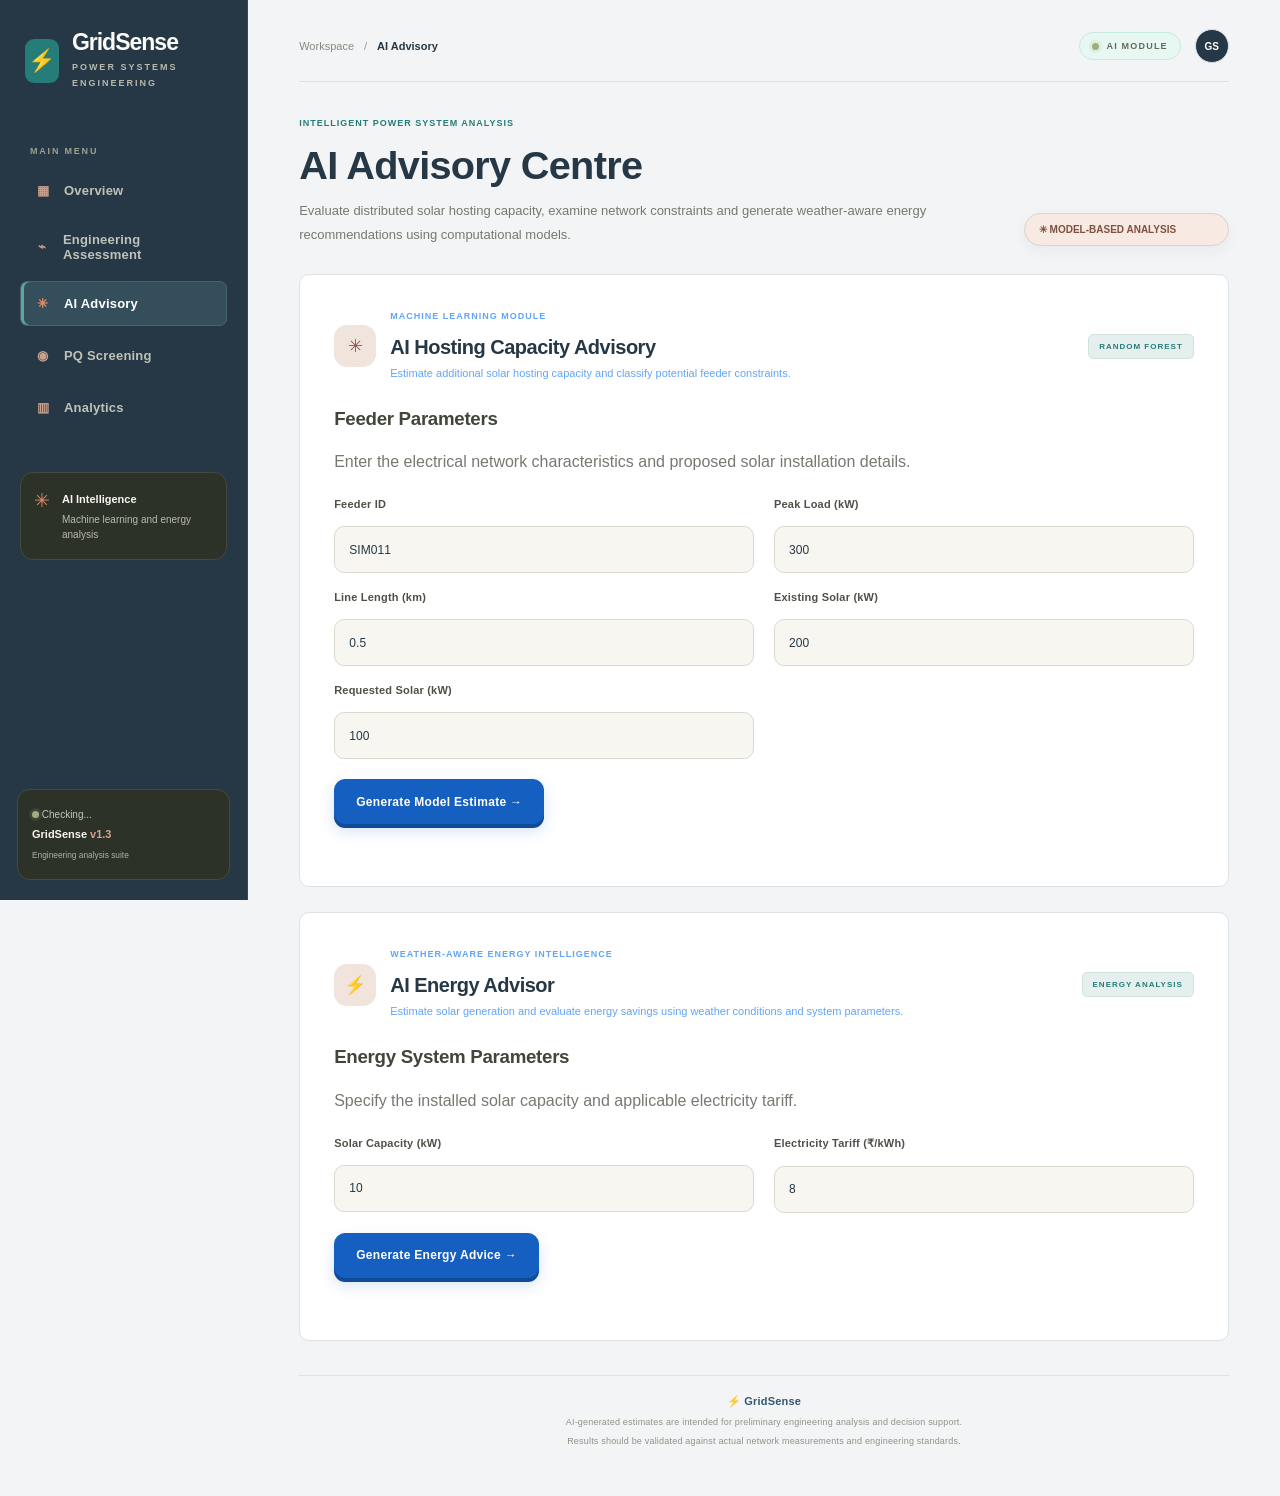
==== commit cddc27c1: "Update ai-advisory.html" ====
--- a/ai-advisory.html
+++ b/ai-advisory.html
@@ -7,11 +7,24 @@
     <title>GridSense | AI Advisory</title>
     <link rel="stylesheet" href="style.css">
 </head>
-<body>
+
+<body class="ai-advisory-page">
+
 <div class="app">
+
+    <!-- SIDEBAR -->
     <aside class="sidebar">
-        <div class="brand"><div class="brand-icon">⚡</div><div><h2>GridSense</h2><p>POWER SYSTEMS ENGINEERING</p></div></div>
+
+        <div class="brand">
+            <div class="brand-icon">⚡</div>
+            <div>
+                <h2>GridSense</h2>
+                <p>POWER SYSTEMS ENGINEERING</p>
+            </div>
+        </div>
+
         <div class="nav-label">MAIN MENU</div>
+
         <nav>
             <a href="index.html"><span>▦</span> Overview</a>
             <a href="engineering.html"><span>⌁</span> Engineering Assessment</a>
@@ -19,175 +32,422 @@
             <a href="pq-screening.html"><span>◉</span> PQ Screening</a>
             <a href="analytics.html"><span>▥</span> Analytics</a>
         </nav>
-        <div class="sidebar-info"><div class="sidebar-info-icon">⌁</div><div><strong>Network Analysis</strong><p>Solar integration and grid performance</p></div></div>
-        <div class="sidebar-bottom"><div class="connection"><span class="status-dot"></span><span id="connectionStatus">Checking...</span></div><strong>GridSense <span>v1.3</span></strong><small>Engineering analysis suite</small></div>
+
+        <div class="sidebar-info">
+            <div class="sidebar-info-icon">✳</div>
+            <div>
+                <strong>AI Intelligence</strong>
+                <p>Machine learning and energy analysis</p>
+            </div>
+        </div>
+
+        <div class="sidebar-bottom">
+            <div class="connection">
+                <span class="status-dot"></span>
+                <span id="connectionStatus">Checking...</span>
+            </div>
+            <strong>GridSense <span>v1.3</span></strong>
+            <small>Engineering analysis suite</small>
+        </div>
+
     </aside>
 
+    <!-- MAIN CONTENT -->
     <main class="main-content">
-        <header class="topbar"><div class="breadcrumb"><a href="index.html">Workspace</a><span>/</span><strong>AI Advisory</strong></div><div class="topbar-right"><div class="system-indicator"><span class="status-dot"></span> AI MODULE</div><div class="profile-icon">GS</div></div></header>
-
-        <section class="welcome-section"><div><p class="eyebrow">MODEL-BASED ENGINEERING ANALYSIS</p><h1>AI Hosting Capacity Advisory</h1><p class="welcome-description">Estimate additional hosting capacity and screen configured engineering constraints using trained machine-learning models.</p></div><div class="welcome-badge">✳ Random Forest Models</div></section>
-
-        <section class="panel module-panel">
-            <div class="section-heading"><div class="module-heading"><div class="module-icon purple">✳</div><div><p class="eyebrow purple-eyebrow">MODEL INPUTS</p><h2>Feeder Parameters</h2><p class="module-description">Provide the network and solar connection details.</p></div></div><span class="tag purple-tag">RANDOM FOREST</span></div>
+
+        <!-- TOP BAR -->
+        <header class="topbar">
+
+            <div class="breadcrumb">
+                <a href="index.html">Workspace</a>
+                <span>/</span>
+                <strong>AI Advisory</strong>
+            </div>
+
+            <div class="topbar-right">
+                <div class="system-indicator">
+                    <span class="status-dot"></span>
+                    AI MODULE
+                </div>
+                <div class="profile-icon">GS</div>
+            </div>
+
+        </header>
+
+        <!-- PAGE INTRODUCTION -->
+        <section class="welcome-section">
+
+            <div>
+                <p class="eyebrow">INTELLIGENT POWER SYSTEM ANALYSIS</p>
+
+                <h1>AI Advisory Centre</h1>
+
+                <p class="welcome-description">
+                    Evaluate distributed solar hosting capacity, examine
+                    network constraints and generate weather-aware
+                    energy recommendations using computational models.
+                </p>
+            </div>
+
+            <div class="welcome-badge">
+                ✳ MODEL-BASED ANALYSIS
+            </div>
+
+        </section>
+
+        <!-- SECTION 1: HOSTING CAPACITY -->
+        <section class="panel module-panel ai-main-panel">
+
+            <div class="section-heading">
+
+                <div class="module-heading">
+
+                    <div class="module-icon purple">✳</div>
+
+                    <div>
+                        <p class="eyebrow purple-eyebrow">
+                            MACHINE LEARNING MODULE
+                        </p>
+
+                        <h2>AI Hosting Capacity Advisory</h2>
+
+                        <p class="module-description">
+                            Estimate additional solar hosting capacity
+                            and classify potential feeder constraints.
+                        </p>
+                    </div>
+
+                </div>
+
+                <span class="tag purple-tag">RANDOM FOREST</span>
+
+            </div>
+
+            <div class="ai-section-intro">
+                <h3>Feeder Parameters</h3>
+                <p>
+                    Enter the electrical network characteristics
+                    and proposed solar installation details.
+                </p>
+            </div>
 
             <form id="aiForm">
+
                 <div class="form-grid">
-                    <div class="field"><label for="aiFeeder">Feeder ID</label><input type="text" id="aiFeeder" value="SIM011" required></div>
-                    <div class="field"><label for="peakLoad">Peak Load (kW)</label><input type="number" id="peakLoad" min="0.1" step="any" value="300" required></div>
-                    <div class="field"><label for="aiLineLength">Line Length (km)</label><input type="number" id="aiLineLength" min="0.001" step="any" value="0.5" required></div>
-                    <div class="field"><label for="existingSolarInput">Existing Solar (kW)</label><input type="number" id="existingSolarInput" min="0" step="any" value="200" required></div>
-                    <div class="field"><label for="aiRequestedSolar">Requested Solar (kW)</label><input type="number" id="aiRequestedSolar" min="0.1" step="any" value="100" required></div>
-                </div>
-                <button type="submit" class="ai-button">Generate model estimate →</button>
+
+                    <div class="field">
+                        <label for="aiFeeder">Feeder ID</label>
+                        <input
+                            type="text"
+                            id="aiFeeder"
+                            value="SIM011"
+                            required
+                        >
+                    </div>
+
+                    <div class="field">
+                        <label for="peakLoad">Peak Load (kW)</label>
+                        <input
+                            type="number"
+                            id="peakLoad"
+                            min="0.1"
+                            step="any"
+                            value="300"
+                            required
+                        >
+                    </div>
+
+                    <div class="field">
+                        <label for="aiLineLength">Line Length (km)</label>
+                        <input
+                            type="number"
+                            id="aiLineLength"
+                            min="0.001"
+                            step="any"
+                            value="0.5"
+                            required
+                        >
+                    </div>
+
+                    <div class="field">
+                        <label for="existingSolarInput">
+                            Existing Solar (kW)
+                        </label>
+                        <input
+                            type="number"
+                            id="existingSolarInput"
+                            min="0"
+                            step="any"
+                            value="200"
+                            required
+                        >
+                    </div>
+
+                    <div class="field">
+                        <label for="aiRequestedSolar">
+                            Requested Solar (kW)
+                        </label>
+                        <input
+                            type="number"
+                            id="aiRequestedSolar"
+                            min="0.1"
+                            step="any"
+                            value="100"
+                            required
+                        >
+                    </div>
+
+                </div>
+
+                <button type="submit" class="ai-button">
+                    Generate Model Estimate →
+                </button>
+
                 <p id="aiError" class="error-message"></p>
+
             </form>
 
+            <!-- HOSTING CAPACITY RESULTS -->
             <div id="aiResult" class="hidden">
+
                 <div class="result-divider"></div>
-                <div class="decision-card ai-decision-card"><span class="decision-label">AI MODEL RESULT</span><h2 id="aiStatus">-</h2><p id="aiMessage">-</p></div>
+
+                <div class="decision-card ai-decision-card">
+
+                    <span class="decision-label">
+                        AI MODEL RESULT
+                    </span>
+
+                    <h2 id="aiStatus">-</h2>
+
+                    <p id="aiMessage">-</p>
+
+                </div>
+
                 <div class="result-grid">
-                    <div class="result-item"><p>Estimated Hosting Capacity</p><h3 id="predictedCapacity">-</h3></div>
-                    <div class="result-item"><p>Constraint Classification</p><h3 id="constraintClass">-</h3></div>
-                    <div class="result-item"><p>Class 1 Model Score</p><h3 id="constraintScore">-</h3></div>
-                    <div class="result-item"><p>Proposed Total Solar</p><h3 id="aiTotalSolar">-</h3></div>
-                </div>
-                <div class="limitations"><h3>Model Limitations</h3><ul id="aiLimitations"></ul></div>
-            </div>
+
+                    <div class="result-item">
+                        <p>Estimated Hosting Capacity</p>
+                        <h3 id="predictedCapacity">-</h3>
+                    </div>
+
+                    <div class="result-item">
+                        <p>Constraint Classification</p>
+                        <h3 id="constraintClass">-</h3>
+                    </div>
+
+                    <div class="result-item">
+                        <p>Class 1 Model Score</p>
+                        <h3 id="constraintScore">-</h3>
+                    </div>
+
+                    <div class="result-item">
+                        <p>Proposed Total Solar</p>
+                        <h3 id="aiTotalSolar">-</h3>
+                    </div>
+
+                </div>
+
+                <div class="limitations">
+                    <h3>Model Limitations</h3>
+                    <ul id="aiLimitations"></ul>
+                </div>
+
+            </div>
+
         </section>
 
-<!-- =========================================
-     AI ENERGY ADVISOR
-========================================= -->
-
-<section class="panel module-panel energy-advisor-panel">
-
-    <div class="section-heading">
-        <div class="module-heading">
-            <div class="module-icon purple">⚡</div>
-            <div>
-                <p class="eyebrow purple-eyebrow">WEATHER-AWARE ENERGY INTELLIGENCE</p>
-                <h2>AI Energy Advisor</h2>
-                <p class="module-description">
-                    Get solar generation estimates and energy-saving
-                    recommendations using current weather conditions.
+        <!-- SECTION 2: ENERGY ADVISOR -->
+        <section class="panel module-panel energy-advisor-panel">
+
+            <div class="section-heading">
+
+                <div class="module-heading">
+
+                    <div class="module-icon purple">⚡</div>
+
+                    <div>
+                        <p class="eyebrow purple-eyebrow">
+                            WEATHER-AWARE ENERGY INTELLIGENCE
+                        </p>
+
+                        <h2>AI Energy Advisor</h2>
+
+                        <p class="module-description">
+                            Estimate solar generation and evaluate
+                            energy savings using weather conditions
+                            and system parameters.
+                        </p>
+                    </div>
+
+                </div>
+
+                <span class="tag purple-tag">ENERGY ANALYSIS</span>
+
+            </div>
+
+            <div class="ai-section-intro">
+                <h3>Energy System Parameters</h3>
+                <p>
+                    Specify the installed solar capacity and
+                    applicable electricity tariff.
                 </p>
             </div>
-        </div>
-        <span class="tag purple-tag">ENERGY ADVISOR</span>
-    </div>
-
-    <!-- INPUTS -->
-    <form id="energyAdvisorForm">
-
-        <div class="form-grid">
-
-            <div class="field">
-                <label for="advisorCapacity">Solar Capacity (kW)</label>
-                <input
-                    type="number"
-                    id="advisorCapacity"
-                    min="0.1"
-                    max="1000"
-                    step="any"
-                    value="10"
-                    required
-                >
-            </div>
-
-            <div class="field">
-                <label for="advisorTariff">Electricity Tariff (₹/kWh)</label>
-                <input
-                    type="number"
-                    id="advisorTariff"
-                    min="0"
-                    max="100"
-                    step="any"
-                    value="8"
-                    required
-                >
-            </div>
-
-        </div>
-
-        <button type="submit" class="ai-button">
-            Generate Energy Advice →
-        </button>
-
-        <p id="energyAdvisorError" class="error-message"></p>
-
-    </form>
-
-    <!-- RESULTS -->
-    <div id="energyAdvisorResult" class="hidden">
-
-        <div class="result-divider"></div>
-
-        <div class="decision-card ai-decision-card">
-            <span class="decision-label">ENERGY ADVISOR RESULT</span>
-            <h2 id="energyAdvisorTitle">Recommendations Generated</h2>
-            <p id="energyAdvisorSummary">
-                Your energy analysis is ready.
+
+            <form id="energyAdvisorForm">
+
+                <div class="form-grid">
+
+                    <div class="field">
+                        <label for="advisorCapacity">
+                            Solar Capacity (kW)
+                        </label>
+
+                        <input
+                            type="number"
+                            id="advisorCapacity"
+                            min="0.1"
+                            max="1000"
+                            step="any"
+                            value="10"
+                            required
+                        >
+                    </div>
+
+                    <div class="field">
+                        <label for="advisorTariff">
+                            Electricity Tariff (₹/kWh)
+                        </label>
+
+                        <input
+                            type="number"
+                            id="advisorTariff"
+                            min="0"
+                            max="100"
+                            step="any"
+                            value="8"
+                            required
+                        >
+                    </div>
+
+                </div>
+
+                <button type="submit" class="ai-button">
+                    Generate Energy Advice →
+                </button>
+
+                <p id="energyAdvisorError" class="error-message"></p>
+
+            </form>
+
+            <!-- ENERGY ADVISOR RESULTS -->
+            <div id="energyAdvisorResult" class="hidden">
+
+                <div class="result-divider"></div>
+
+                <div class="decision-card ai-decision-card">
+
+                    <span class="decision-label">
+                        ENERGY ADVISOR RESULT
+                    </span>
+
+                    <h2 id="energyAdvisorTitle">
+                        Recommendations Generated
+                    </h2>
+
+                    <p id="energyAdvisorSummary">
+                        Your energy analysis is ready.
+                    </p>
+
+                </div>
+
+                <!-- SUMMARY -->
+                <div class="result-grid">
+
+                    <div class="result-item">
+                        <p>Estimated Daily Generation</p>
+                        <h3 id="advisorDailyEnergy">-</h3>
+                    </div>
+
+                    <div class="result-item">
+                        <p>Estimated Daily Energy Value</p>
+                        <h3 id="advisorEnergyValue">-</h3>
+                    </div>
+
+                    <div class="result-item">
+                        <p>Solar Capacity</p>
+                        <h3 id="advisorCapacityResult">-</h3>
+                    </div>
+
+                    <div class="result-item">
+                        <p>Electricity Tariff</p>
+                        <h3 id="advisorTariffResult">-</h3>
+                    </div>
+
+                </div>
+
+                <!-- WEATHER -->
+                <div class="limitations">
+
+                    <h3>Weather Observations</h3>
+
+                    <ul id="advisorWeatherObservations"></ul>
+
+                </div>
+
+                <!-- RECOMMENDATIONS -->
+                <div class="limitations">
+
+                    <h3>Energy Recommendations</h3>
+
+                    <ul id="advisorRecommendations"></ul>
+
+                </div>
+
+                <!-- COMPARISON -->
+                <div class="limitations">
+
+                    <h3>Solar Capacity Comparison</h3>
+
+                    <div id="advisorCapacityComparison"></div>
+
+                </div>
+
+                <!-- LIMITATIONS -->
+                <div class="limitations">
+
+                    <h3>Model Limitations</h3>
+
+                    <ul id="advisorLimitations"></ul>
+
+                </div>
+
+            </div>
+
+        </section>
+
+        <!-- FOOTER -->
+        <footer>
+
+            <div class="footer-brand">⚡ GridSense</div>
+
+            <p>
+                AI-generated estimates are intended for preliminary
+                engineering analysis and decision support.
             </p>
-        </div>
-
-        <!-- SUMMARY CARDS -->
-        <div class="result-grid">
-
-            <div class="result-item">
-                <p>Estimated Daily Generation</p>
-                <h3 id="advisorDailyEnergy">-</h3>
-            </div>
-
-            <div class="result-item">
-                <p>Estimated Daily Energy Value</p>
-                <h3 id="advisorEnergyValue">-</h3>
-            </div>
-
-            <div class="result-item">
-                <p>Solar Capacity</p>
-                <h3 id="advisorCapacityResult">-</h3>
-            </div>
-
-            <div class="result-item">
-                <p>Electricity Tariff</p>
-                <h3 id="advisorTariffResult">-</h3>
-            </div>
-
-        </div>
-
-        <!-- WEATHER OBSERVATIONS -->
-        <div class="limitations">
-            <h3>Weather Observations</h3>
-            <ul id="advisorWeatherObservations"></ul>
-        </div>
-
-        <!-- RECOMMENDATIONS -->
-        <div class="limitations">
-            <h3>Energy Recommendations</h3>
-            <ul id="advisorRecommendations"></ul>
-        </div>
-
-        <!-- CAPACITY COMPARISON -->
-        <div class="limitations">
-            <h3>Solar Capacity Comparison</h3>
-            <div id="advisorCapacityComparison"></div>
-        </div>
-
-        <!-- LIMITATIONS -->
-        <div class="limitations">
-            <h3>Model Limitations</h3>
-            <ul id="advisorLimitations"></ul>
-        </div>
-
-    </div>
-
-</section>
-
-
-        <footer><div class="footer-brand">⚡ GridSense</div><p>Model estimates are intended for preliminary engineering screening.</p><p>They are not connection approvals or calibrated real-world probabilities.</p></footer>
+
+            <p>
+                Results should be validated against actual network
+                measurements and engineering standards.
+            </p>
+
+        </footer>
+
     </main>
+
 </div>
+
 <script src="script.js"></script>
+
 </body>
 </html>
--- a/style.css
+++ b/style.css
@@ -2086,3 +2086,1248 @@
     }
 }
 
+/* ==========================================
+   GRIDSENSE AI CHATBOT — PREMIUM DESIGN
+========================================== */
+
+#gridsense-chat {
+    margin: 35px 0;
+}
+
+#gridsense-chat .section-header {
+    margin-bottom: 20px;
+}
+
+#gridsense-chat .section-header h2 {
+    color: var(--gs-ink, #22241f);
+    font-size: 23px;
+    margin: 0 0 8px;
+}
+
+#gridsense-chat .section-header p {
+    color: var(--gs-muted, #777970);
+    font-size: 12px;
+    line-height: 1.6;
+}
+
+.chatbot-container {
+    overflow: hidden;
+    border: 1px solid var(--gs-line, #dedbd2);
+    border-radius: 18px;
+    background: var(--gs-paper, #fbfaf7);
+    box-shadow: var(--gs-shadow);
+}
+
+.chatbot-header {
+    display: flex;
+    justify-content: space-between;
+    align-items: center;
+    gap: 15px;
+    padding: 20px 24px;
+    background: var(--gs-dark, #242820);
+}
+
+.chatbot-header h3 {
+    color: #fbfaf5;
+    margin: 0 0 6px;
+    font-size: 16px;
+}
+
+.chatbot-header span {
+    color: #c5c5b9;
+    font-size: 10px;
+}
+
+#chatClearButton {
+    min-height: 36px;
+    padding: 0 13px !important;
+    background: #41463a !important;
+    border: 1px solid #626858 !important;
+    box-shadow: none !important;
+    font-size: 10px !important;
+}
+
+.chat-messages {
+    height: 390px;
+    overflow-y: auto;
+    padding: 24px;
+    display: flex;
+    flex-direction: column;
+    gap: 16px;
+    background: #f7f6f1;
+}
+
+.chat-message {
+    max-width: 82%;
+    padding: 15px 18px;
+    border-radius: 13px;
+    overflow-wrap: anywhere;
+}
+
+.chat-message strong {
+    display: block;
+    margin-bottom: 7px;
+    font-size: 11px;
+}
+
+.chat-message p {
+    margin: 0;
+    font-size: 12px;
+    line-height: 1.75;
+    white-space: pre-wrap;
+}
+
+.assistant-message {
+    align-self: flex-start;
+    background: #ffffff;
+    border: 1px solid #e5e1d8;
+    color: var(--gs-ink);
+}
+
+.assistant-message strong {
+    color: var(--gs-accent);
+}
+
+.user-message {
+    align-self: flex-end;
+    background: var(--gs-dark);
+    color: #ffffff;
+}
+
+.user-message strong {
+    color: #e4a185;
+}
+
+.chat-error {
+    color: #b34332;
+    font-size: 11px;
+    padding: 0 20px;
+}
+
+.chat-input-form {
+    display: flex;
+    align-items: center;
+    gap: 12px;
+    padding: 18px 20px;
+    border-top: 1px solid var(--gs-line);
+    background: #ffffff;
+}
+
+.chat-input-form input {
+    flex: 1;
+    min-width: 0;
+    margin: 0;
+    background: #f7f6f1 !important;
+}
+
+.chat-input-form button {
+    min-width: 90px;
+    flex-shrink: 0;
+}
+
+@media (max-width: 620px) {
+    .chat-messages {
+        height: 350px;
+        padding: 15px;
+    }
+
+    .chat-message {
+        max-width: 94%;
+    }
+
+    .chatbot-header {
+        padding: 16px;
+    }
+
+    .chat-input-form {
+        padding: 12px;
+        gap: 8px;
+    }
+
+    .chat-input-form button {
+        min-width: 65px;
+        padding: 0 12px !important;
+    }
+}
+
+/* GRIDSENSE CHATBOT VISIBILITY FIX */
+
+#gridsense-chat {
+    display: block !important;
+    visibility: visible !important;
+    opacity: 1 !important;
+    width: 100%;
+    margin: 40px 0;
+    position: relative;
+    z-index: 5;
+}
+
+#gridsense-chat .section-header {
+    display: block;
+    margin-bottom: 20px;
+}
+
+.chatbot-container {
+    display: block !important;
+    width: 100%;
+    min-height: 450px;
+    background: #fbfaf7;
+    border: 1px solid #dedbd2;
+    border-radius: 18px;
+}
+
+.chat-messages {
+    display: flex !important;
+    flex-direction: column;
+    height: 350px;
+    overflow-y: auto;
+    padding: 20px;
+}
+
+.chat-input-form {
+    display: flex !important;
+    gap: 10px;
+    padding: 15px;
+}
+
+.chat-input-form input {
+    flex: 1;
+}
+/* ==========================================
+   GRIDSENSE — PREMIUM TYPOGRAPHY UPDATE
+   TEXT STYLE AND COLOUR ONLY
+========================================== */
+
+/* Main font */
+body {
+    font-family: "Inter", "Segoe UI", sans-serif !important;
+    -webkit-font-smoothing: antialiased;
+    text-rendering: optimizeLegibility;
+}
+
+/* Main headings */
+h1 {
+    color: #242820 !important;
+    font-weight: 800 !important;
+    letter-spacing: -1.4px !important;
+}
+
+h2 {
+    color: #30352b !important;
+    font-weight: 750 !important;
+    letter-spacing: -0.8px !important;
+}
+
+h3 {
+    color: #41463a !important;
+    font-weight: 700 !important;
+    letter-spacing: -0.3px !important;
+}
+
+/* Paragraphs */
+p {
+    font-family: "Inter", "Segoe UI", sans-serif !important;
+    color: #777970;
+    line-height: 1.75 !important;
+    font-weight: 400;
+}
+
+/* Sidebar text */
+.sidebar nav a {
+    font-size: 13px !important;
+    font-weight: 600 !important;
+    letter-spacing: 0.2px !important;
+}
+
+.brand h2 {
+    font-size: 23px !important;
+    font-weight: 800 !important;
+    letter-spacing: -1px !important;
+}
+
+.brand p {
+    font-size: 9px !important;
+    font-weight: 700 !important;
+    letter-spacing: 2px !important;
+}
+
+/* Page headings */
+.welcome-section h1,
+.overview-hero h1 {
+    font-weight: 800 !important;
+    letter-spacing: -1.8px !important;
+    line-height: 1.15 !important;
+}
+
+/* Small section labels */
+.eyebrow,
+.nav-label,
+.section-caption {
+    font-weight: 800 !important;
+    letter-spacing: 1.8px !important;
+}
+
+/* Card headings */
+.stat-card h2 {
+    font-weight: 800 !important;
+    letter-spacing: -0.8px !important;
+}
+
+.quick-card h3,
+.chart-card h3,
+.insight-card h3 {
+    font-weight: 750 !important;
+    letter-spacing: -0.3px !important;
+}
+
+/* Form labels */
+label {
+    color: #4e5148 !important;
+    font-size: 12px !important;
+    font-weight: 700 !important;
+    letter-spacing: 0.2px !important;
+}
+
+/* Input text */
+input,
+select,
+textarea {
+    font-family: "Inter", "Segoe UI", sans-serif !important;
+    font-weight: 500 !important;
+    letter-spacing: 0.1px !important;
+}
+
+/* Buttons */
+button,
+.btn,
+.overview-primary-action {
+    font-family: "Inter", "Segoe UI", sans-serif !important;
+    font-weight: 750 !important;
+    letter-spacing: 0.3px !important;
+}
+
+/* Important information */
+strong,
+b {
+    font-weight: 750 !important;
+}
+
+/* Result values */
+.result-item h3,
+.metric-card strong {
+    font-weight: 800 !important;
+    letter-spacing: -0.7px !important;
+}
+
+/* Descriptive text */
+.subtitle,
+.welcome-description,
+.module-description {
+    color: #777970 !important;
+    font-weight: 400 !important;
+    line-height: 1.8 !important;
+}
+
+/* Accent text */
+.eyebrow,
+.decision-label,
+.quick-arrow {
+    color: #c65b3b !important;
+}
+
+/* Footer typography */
+footer {
+    font-size: 11px !important;
+    letter-spacing: 0.2px !important;
+}
+
+footer p {
+    font-weight: 400 !important;
+}
+/* ==========================================
+   GRIDSENSE - AUTO MULTICOLOUR THEME
+   Changes colour every 10 seconds
+========================================== */
+
+
+/* =====================================================
+   GRIDSENSE - AUTOMATIC MULTICOLOUR DASHBOARD
+   Theme changes every 10 seconds
+===================================================== */
+
+/* Theme palettes */
+
+body.theme-orange {
+    --gs-bg: #fff3e8;
+    --gs-paper: #fffaf5;
+    --gs-ink: #492c20;
+    --gs-muted: #987866;
+    --gs-line: #efd9c9;
+    --gs-dark: #48291e;
+    --gs-accent: #e47737;
+    --gs-accent-soft: #f9e0ce;
+    --gs-sage-soft: #f4e5d6;
+    --gs-field: #fff8f1;
+    --gs-field-border: #e9cbb5;
+}
+
+body.theme-blue {
+    --gs-bg: #edf5ff;
+    --gs-paper: #fafdff;
+    --gs-ink: #183451;
+    --gs-muted: #718ba7;
+    --gs-line: #d4e3f3;
+    --gs-dark: #142d49;
+    --gs-accent: #2878d0;
+    --gs-accent-soft: #dcecff;
+    --gs-sage-soft: #e1efff;
+    --gs-field: #f5faff;
+    --gs-field-border: #c9dced;
+}
+
+body.theme-purple {
+    --gs-bg: #f5efff;
+    --gs-paper: #fcfaff;
+    --gs-ink: #38234e;
+    --gs-muted: #88749e;
+    --gs-line: #e4d8f1;
+    --gs-dark: #302044;
+    --gs-accent: #8954c7;
+    --gs-accent-soft: #eadcf9;
+    --gs-sage-soft: #eee5fa;
+    --gs-field: #faf6ff;
+    --gs-field-border: #ddcbea;
+}
+
+body.theme-green {
+    --gs-bg: #edf8f1;
+    --gs-paper: #fbfffc;
+    --gs-ink: #1e4032;
+    --gs-muted: #718d7e;
+    --gs-line: #d5e9dc;
+    --gs-dark: #19372c;
+    --gs-accent: #24966d;
+    --gs-accent-soft: #d9f0e4;
+    --gs-sage-soft: #e0f1e5;
+    --gs-field: #f5fcf7;
+    --gs-field-border: #cce3d3;
+}
+
+body.theme-pink {
+    --gs-bg: #fff0f5;
+    --gs-paper: #fffafd;
+    --gs-ink: #492536;
+    --gs-muted: #987587;
+    --gs-line: #f0d8e2;
+    --gs-dark: #452332;
+    --gs-accent: #d65383;
+    --gs-accent-soft: #f9dce8;
+    --gs-sage-soft: #f8e5ed;
+    --gs-field: #fff7fa;
+    --gs-field-border: #edccda;
+}
+
+/* Smooth theme transition */
+
+body,
+body * {
+    transition:
+        background-color 1.2s ease,
+        color 1.2s ease,
+        border-color 1.2s ease,
+        box-shadow 1.2s ease;
+}
+
+/* Main dashboard */
+
+body.theme-orange .app,
+body.theme-blue .app,
+body.theme-purple .app,
+body.theme-green .app,
+body.theme-pink .app,
+body.theme-orange .main-content,
+body.theme-blue .main-content,
+body.theme-purple .main-content,
+body.theme-green .main-content,
+body.theme-pink .main-content {
+    background: var(--gs-bg) !important;
+    color: var(--gs-ink) !important;
+}
+
+body.theme-orange .sidebar,
+body.theme-blue .sidebar,
+body.theme-purple .sidebar,
+body.theme-green .sidebar,
+body.theme-pink .sidebar {
+    background: var(--gs-dark) !important;
+}
+
+/* Sidebar */
+
+body.theme-orange .sidebar nav a.active,
+body.theme-blue .sidebar nav a.active,
+body.theme-purple .sidebar nav a.active,
+body.theme-green .sidebar nav a.active,
+body.theme-pink .sidebar nav a.active {
+    background: var(--gs-accent) !important;
+    border-color: var(--gs-accent) !important;
+    box-shadow: inset 3px 0 rgba(255,255,255,.65) !important;
+}
+
+body.theme-orange .brand-icon,
+body.theme-blue .brand-icon,
+body.theme-purple .brand-icon,
+body.theme-green .brand-icon,
+body.theme-pink .brand-icon {
+    background: var(--gs-accent) !important;
+}
+
+/* Headings and accent text */
+
+body.theme-orange .welcome-section h1,
+body.theme-blue .welcome-section h1,
+body.theme-purple .welcome-section h1,
+body.theme-green .welcome-section h1,
+body.theme-pink .welcome-section h1,
+body.theme-orange .section-title h2,
+body.theme-blue .section-title h2,
+body.theme-purple .section-title h2,
+body.theme-green .section-title h2,
+body.theme-pink .section-title h2 {
+    color: var(--gs-ink) !important;
+}
+
+body.theme-orange .eyebrow,
+body.theme-blue .eyebrow,
+body.theme-purple .eyebrow,
+body.theme-green .eyebrow,
+body.theme-pink .eyebrow,
+body.theme-orange .quick-arrow,
+body.theme-blue .quick-arrow,
+body.theme-purple .quick-arrow,
+body.theme-green .quick-arrow,
+body.theme-pink .quick-arrow {
+    color: var(--gs-accent) !important;
+}
+
+/* Hero section */
+
+body.theme-orange .overview-hero,
+body.theme-blue .overview-hero,
+body.theme-purple .overview-hero,
+body.theme-green .overview-hero,
+body.theme-pink .overview-hero {
+    background: var(--gs-dark) !important;
+}
+
+body.theme-orange .overview-hero h1,
+body.theme-blue .overview-hero h1,
+body.theme-purple .overview-hero h1,
+body.theme-green .overview-hero h1,
+body.theme-pink .overview-hero h1 {
+    color: #ffffff !important;
+}
+
+/* Cards and panels */
+
+body.theme-orange .stat-card,
+body.theme-blue .stat-card,
+body.theme-purple .stat-card,
+body.theme-green .stat-card,
+body.theme-pink .stat-card,
+body.theme-orange .panel,
+body.theme-blue .panel,
+body.theme-purple .panel,
+body.theme-green .panel,
+body.theme-pink .panel,
+body.theme-orange .module-panel,
+body.theme-blue .module-panel,
+body.theme-purple .module-panel,
+body.theme-green .module-panel,
+body.theme-pink .module-panel,
+body.theme-orange .quick-card,
+body.theme-blue .quick-card,
+body.theme-purple .quick-card,
+body.theme-green .quick-card,
+body.theme-pink .quick-card,
+body.theme-orange .chart-card,
+body.theme-blue .chart-card,
+body.theme-purple .chart-card,
+body.theme-green .chart-card,
+body.theme-pink .chart-card,
+body.theme-orange .solar-chart-card,
+body.theme-blue .solar-chart-card,
+body.theme-purple .solar-chart-card,
+body.theme-green .solar-chart-card,
+body.theme-pink .solar-chart-card {
+    background: var(--gs-paper) !important;
+    border-color: var(--gs-line) !important;
+}
+
+body.theme-orange .stat-card h2,
+body.theme-blue .stat-card h2,
+body.theme-purple .stat-card h2,
+body.theme-green .stat-card h2,
+body.theme-pink .stat-card h2,
+body.theme-orange .result-item h3,
+body.theme-blue .result-item h3,
+body.theme-purple .result-item h3,
+body.theme-green .result-item h3,
+body.theme-pink .result-item h3 {
+    color: var(--gs-accent) !important;
+}
+
+/* Form fields */
+
+body.theme-orange input,
+body.theme-blue input,
+body.theme-purple input,
+body.theme-green input,
+body.theme-pink input,
+body.theme-orange select,
+body.theme-blue select,
+body.theme-purple select,
+body.theme-green select,
+body.theme-pink select,
+body.theme-orange textarea,
+body.theme-blue textarea,
+body.theme-purple textarea,
+body.theme-green textarea,
+body.theme-pink textarea {
+    background: var(--gs-field) !important;
+    border-color: var(--gs-field-border) !important;
+    color: var(--gs-ink) !important;
+}
+
+body.theme-orange input:focus,
+body.theme-blue input:focus,
+body.theme-purple input:focus,
+body.theme-green input:focus,
+body.theme-pink input:focus,
+body.theme-orange select:focus,
+body.theme-blue select:focus,
+body.theme-purple select:focus,
+body.theme-green select:focus,
+body.theme-pink select:focus {
+    border-color: var(--gs-accent) !important;
+}
+
+/* Buttons */
+
+body.theme-orange button,
+body.theme-blue button,
+body.theme-purple button,
+body.theme-green button,
+body.theme-pink button,
+body.theme-orange .overview-primary-action,
+body.theme-blue .overview-primary-action,
+body.theme-purple .overview-primary-action,
+body.theme-green .overview-primary-action,
+body.theme-pink .overview-primary-action {
+    background: var(--gs-accent) !important;
+    border-color: var(--gs-accent) !important;
+    color: #ffffff !important;
+}
+
+/* Tags and icons */
+
+body.theme-orange .tag,
+body.theme-blue .tag,
+body.theme-purple .tag,
+body.theme-green .tag,
+body.theme-pink .tag,
+body.theme-orange .validation-tag,
+body.theme-blue .validation-tag,
+body.theme-purple .validation-tag,
+body.theme-green .validation-tag,
+body.theme-pink .validation-tag {
+    background: var(--gs-accent-soft) !important;
+    border-color: var(--gs-line) !important;
+    color: var(--gs-accent) !important;
+}
+
+body.theme-orange .module-icon,
+body.theme-blue .module-icon,
+body.theme-purple .module-icon,
+body.theme-green .module-icon,
+body.theme-pink .module-icon,
+body.theme-orange .quick-icon,
+body.theme-blue .quick-icon,
+body.theme-purple .quick-icon,
+body.theme-green .quick-icon,
+body.theme-pink .quick-icon {
+    background: var(--gs-accent-soft) !important;
+    color: var(--gs-accent) !important;
+}
+
+/* Results and analytics */
+
+body.theme-orange .result-item,
+body.theme-blue .result-item,
+body.theme-purple .result-item,
+body.theme-green .result-item,
+body.theme-pink .result-item,
+body.theme-orange .insight-card,
+body.theme-blue .insight-card,
+body.theme-purple .insight-card,
+body.theme-green .insight-card,
+body.theme-pink .insight-card,
+body.theme-orange #unifiedReportList .result-item,
+body.theme-blue #unifiedReportList .result-item,
+body.theme-purple #unifiedReportList .result-item,
+body.theme-green #unifiedReportList .result-item,
+body.theme-pink #unifiedReportList .result-item {
+    background: var(--gs-paper) !important;
+    border-color: var(--gs-line) !important;
+}
+
+/* Footer */
+
+body.theme-orange footer,
+body.theme-blue footer,
+body.theme-purple footer,
+body.theme-green footer,
+body.theme-pink footer {
+    border-color: var(--gs-line) !important;
+    color: var(--gs-muted) !important;
+}
+
+/* =========================================
+   GRIDSENSE — PROFESSIONAL ENGINEERING UI
+   Final visual consistency override
+========================================= */
+
+:root {
+    --gs-bg: #f2f4f5 !important;
+    --gs-paper: #ffffff !important;
+    --gs-ink: #263746 !important;
+    --gs-muted: #71808b !important;
+    --gs-line: #dce2e6 !important;
+    --gs-dark: #263746 !important;
+    --gs-accent: #267c78 !important;
+    --gs-accent-soft: #e5f0ee !important;
+    --gs-sage: #718b82 !important;
+    --gs-shadow: 0 2px 8px rgba(30, 45, 55, 0.045) !important;
+}
+
+/* Consistent page background */
+html, body, .app, .main-content {
+    background: #f2f4f5 !important;
+    color: #263746 !important;
+    font-family: "Segoe UI", Arial, sans-serif !important;
+}
+
+/* Remove decorative visual effects */
+* {
+    text-shadow: none !important;
+}
+
+body {
+    background-image: none !important;
+}
+
+.gs-pointer {
+    display: none !important;
+}
+
+/* Sidebar */
+.sidebar {
+    background: #263746 !important;
+    box-shadow: none !important;
+    border-right: 1px solid #344957 !important;
+}
+
+.brand-icon {
+    background: #267c78 !important;
+    box-shadow: none !important;
+    border-radius: 9px !important;
+}
+
+.sidebar nav a {
+    border-radius: 7px !important;
+    transform: none !important;
+}
+
+.sidebar nav a.active {
+    background: #354e5b !important;
+    border: 1px solid #48616c !important;
+    box-shadow: inset 3px 0 #58aaa0 !important;
+}
+
+/* Main headings */
+.welcome-section h1,
+.overview-hero h1,
+.topbar h1 {
+    letter-spacing: -0.7px !important;
+    font-weight: 650 !important;
+}
+
+.eyebrow {
+    letter-spacing: 1px !important;
+    color: #267c78 !important;
+}
+
+/* Hero section */
+.overview-hero {
+    background: #263746 !important;
+    border: 1px solid #344957 !important;
+    border-radius: 12px !important;
+    box-shadow: none !important;
+}
+
+.overview-hero::after {
+    display: none !important;
+}
+
+/* Cards and panels */
+.stat-card,
+.panel,
+.module-panel,
+.quick-card,
+.chart-card,
+.solar-chart-card,
+.insight-card,
+.result-item,
+.metrics-panel {
+    background: #ffffff !important;
+    border: 1px solid #dce2e6 !important;
+    border-radius: 10px !important;
+    box-shadow: none !important;
+}
+
+.stat-card::after {
+    display: none !important;
+}
+
+.stat-card:hover,
+.quick-card:hover,
+.chart-card:hover,
+.insight-card:hover,
+.module-card:hover {
+    transform: none !important;
+    box-shadow: none !important;
+    border-color: #b8c9c9 !important;
+}
+
+/* Consistent data colours */
+.stat-card h2,
+.result-item h3,
+.result-card strong,
+.metric-card strong {
+    color: #267c78 !important;
+}
+
+/* Buttons */
+button,
+.btn,
+.overview-primary-action,
+input[type="submit"] {
+    background: #267c78 !important;
+    border: 1px solid #267c78 !important;
+    border-radius: 7px !important;
+    box-shadow: none !important;
+    font-weight: 600 !important;
+    transform: none !important;
+}
+
+button:hover,
+.btn:hover,
+.overview-primary-action:hover {
+    background: #206963 !important;
+    box-shadow: none !important;
+    transform: none !important;
+}
+
+/* Form controls */
+input,
+select,
+textarea {
+    background: #ffffff !important;
+    color: #263746 !important;
+    border: 1px solid #cbd4da !important;
+    border-radius: 7px !important;
+    box-shadow: none !important;
+}
+
+input:focus,
+select:focus,
+textarea:focus {
+    border-color: #267c78 !important;
+    box-shadow: 0 0 0 2px rgba(38,124,120,.10) !important;
+}
+
+/* Tags and icons */
+.tag,
+.validation-tag {
+    background: #e5f0ee !important;
+    color: #267c78 !important;
+    border: 1px solid #d0e3df !important;
+    border-radius: 5px !important;
+}
+
+/* Reduce excessive motion */
+button,
+a,
+.stat-card,
+.quick-card,
+.chart-card,
+.insight-card {
+    transition: background-color .15s ease,
+                border-color .15s ease !important;
+}
+
+/* Footer */
+footer {
+    border-top: 1px solid #dce2e6 !important;
+    color: #71808b !important;
+}
+
+/* Responsive */
+@media (max-width: 768px) {
+    .overview-hero {
+        border-radius: 10px !important;
+    }
+
+    .sidebar {
+        box-shadow: none !important;
+    }
+}
+
+/* =====================================================
+   GRIDSENSE — ENGINEERING ASSESSMENT
+   Professional distribution engineering interface
+===================================================== */
+
+.engineering-page {
+    --eng-navy: #263746;
+    --eng-teal: #267c78;
+    --eng-text: #263746;
+    --eng-muted: #71808b;
+    --eng-border: #dce2e6;
+    --eng-background: #f2f4f5;
+    --eng-white: #ffffff;
+}
+
+/* Page background */
+
+.engineering-page,
+.engineering-page .app,
+.engineering-page .main-content {
+    background: var(--eng-background) !important;
+    color: var(--eng-text) !important;
+}
+
+/* Sidebar */
+
+.engineering-page .sidebar {
+    background: var(--eng-navy) !important;
+    border-right: 1px solid #344957 !important;
+    box-shadow: none !important;
+}
+
+.engineering-page .brand-icon {
+    background: var(--eng-teal) !important;
+    border-radius: 8px !important;
+    box-shadow: none !important;
+}
+
+.engineering-page .sidebar nav a {
+    border-radius: 6px !important;
+}
+
+.engineering-page .sidebar nav a.active {
+    background: #354e5b !important;
+    border: 1px solid #48616c !important;
+    box-shadow: inset 3px 0 #58aaa0 !important;
+}
+
+/* Top navigation */
+
+.engineering-page .topbar {
+    border-bottom: 1px solid var(--eng-border) !important;
+}
+
+.engineering-page .breadcrumb strong {
+    color: var(--eng-navy) !important;
+}
+
+/* Page heading */
+
+.engineering-page .welcome-section {
+    align-items: center !important;
+    margin-bottom: 28px !important;
+}
+
+.engineering-page .welcome-section h1 {
+    color: var(--eng-navy) !important;
+    font-size: clamp(29px, 3vw, 38px) !important;
+    font-weight: 650 !important;
+    letter-spacing: -0.8px !important;
+}
+
+.engineering-page .welcome-description {
+    color: var(--eng-muted) !important;
+    font-size: 13px !important;
+}
+
+.engineering-page .eyebrow {
+    color: var(--eng-teal) !important;
+    letter-spacing: 1.2px !important;
+}
+
+/* Engineering badge */
+
+.engineering-page .welcome-badge {
+    background: #e5f0ee !important;
+    border: 1px solid #d0e3df !important;
+    color: #267c78 !important;
+    border-radius: 6px !important;
+    box-shadow: none !important;
+}
+
+/* Main assessment panel */
+
+.engineering-page .engineering-form-panel {
+    background: var(--eng-white) !important;
+    border: 1px solid var(--eng-border) !important;
+    border-radius: 9px !important;
+    padding: 30px !important;
+    box-shadow: 0 2px 8px rgba(30, 45, 55, 0.04) !important;
+}
+
+.engineering-page .section-heading {
+    padding-bottom: 20px !important;
+    border-bottom: 1px solid #edf0f2 !important;
+}
+
+.engineering-page .module-heading h2 {
+    color: var(--eng-navy) !important;
+    font-size: 19px !important;
+    font-weight: 650 !important;
+}
+
+.engineering-page .module-description {
+    color: var(--eng-muted) !important;
+}
+
+.engineering-page .module-icon {
+    border-radius: 7px !important;
+    background: #e5f0ee !important;
+    color: var(--eng-teal) !important;
+}
+
+/* Instructions */
+
+.engineering-page .engineering-instruction {
+    margin: 22px 0 25px;
+    padding: 15px 17px;
+    background: #f5f7f7;
+    border-left: 3px solid var(--eng-teal);
+}
+
+.engineering-page .engineering-instruction strong {
+    display: block;
+    margin-bottom: 5px;
+    color: var(--eng-navy);
+    font-size: 12px;
+}
+
+.engineering-page .engineering-instruction p {
+    margin: 0;
+    color: var(--eng-muted);
+    font-size: 11px;
+    line-height: 1.6;
+}
+
+/* Form */
+
+.engineering-page .form-grid {
+    display: grid !important;
+    grid-template-columns: repeat(2, minmax(0, 1fr));
+    gap: 22px !important;
+    margin: 0 0 22px !important;
+}
+
+.engineering-page .field label {
+    color: #435461 !important;
+    font-size: 12px !important;
+    font-weight: 650 !important;
+}
+
+.engineering-page .field input {
+    min-height: 48px !important;
+    background: #ffffff !important;
+    border: 1px solid #cbd4da !important;
+    border-radius: 6px !important;
+    color: var(--eng-navy) !important;
+    box-shadow: none !important;
+}
+
+.engineering-page .field input:focus {
+    border-color: var(--eng-teal) !important;
+    box-shadow: 0 0 0 2px rgba(38,124,120,.10) !important;
+}
+
+/* Submit action */
+
+.engineering-page .engineering-form-actions {
+    display: flex;
+    align-items: center;
+    flex-wrap: wrap;
+    gap: 16px;
+}
+
+.engineering-page .engineering-form-actions button {
+    min-height: 45px !important;
+    padding: 0 22px !important;
+    background: var(--eng-teal) !important;
+    border: 1px solid var(--eng-teal) !important;
+    border-radius: 6px !important;
+    box-shadow: none !important;
+    font-size: 12px !important;
+    font-weight: 650 !important;
+}
+
+.engineering-page .engineering-form-actions button:hover {
+    background: #206963 !important;
+    transform: none !important;
+}
+
+.engineering-page .engineering-form-actions span {
+    color: #87939b;
+    font-size: 10px;
+}
+
+.engineering-page .tag {
+    background: #e5f0ee !important;
+    color: var(--eng-teal) !important;
+    border: 1px solid #d0e3df !important;
+    border-radius: 4px !important;
+}
+
+/* Assessment output */
+
+.engineering-page .result-section-heading {
+    margin-bottom: 17px;
+}
+
+.engineering-page .result-section-heading h2 {
+    margin: 0;
+    color: var(--eng-navy);
+    font-size: 19px;
+    font-weight: 650;
+}
+
+.engineering-page .decision-card {
+    background: #edf4f3 !important;
+    border: 1px solid #d5e5e2 !important;
+    border-left: 4px solid var(--eng-teal) !important;
+    border-radius: 6px !important;
+    box-shadow: none !important;
+}
+
+.engineering-page .decision-label {
+    color: var(--eng-teal) !important;
+    letter-spacing: 1.2px !important;
+}
+
+.engineering-page .decision-card h2 {
+    color: var(--eng-navy) !important;
+}
+
+.engineering-page .decision-card p {
+    color: #657780 !important;
+    line-height: 1.7 !important;
+}
+
+/* Result metrics */
+
+.engineering-page .result-grid {
+    display: grid !important;
+    grid-template-columns: repeat(4, minmax(0, 1fr)) !important;
+    gap: 12px !important;
+    margin: 18px 0 !important;
+}
+
+.engineering-page .result-item {
+    background: #ffffff !important;
+    border: 1px solid var(--eng-border) !important;
+    border-radius: 6px !important;
+    box-shadow: none !important;
+}
+
+.engineering-page .result-item p {
+    color: #71808b !important;
+    font-size: 10px !important;
+}
+
+.engineering-page .result-item h3 {
+    color: var(--eng-teal) !important;
+    font-size: 21px !important;
+    font-weight: 650 !important;
+}
+
+/* Limiting factor */
+
+.engineering-page .limiting-factor {
+    background: #f5f7f7 !important;
+    border: 1px solid var(--eng-border) !important;
+    border-radius: 6px !important;
+}
+
+.engineering-page .limiting-factor span {
+    color: var(--eng-muted) !important;
+}
+
+.engineering-page .limiting-factor strong {
+    color: var(--eng-navy) !important;
+}
+
+/* Footer */
+
+.engineering-page footer {
+    border-top: 1px solid var(--eng-border) !important;
+    color: var(--eng-muted) !important;
+}
+
+.engineering-page footer .footer-brand {
+    color: var(--eng-navy) !important;
+}
+
+/* Responsive */
+
+@media (max-width: 900px) {
+    .engineering-page .result-grid {
+        grid-template-columns: repeat(2, minmax(0, 1fr)) !important;
+    }
+}
+
+@media (max-width: 760px) {
+    .engineering-page .welcome-section {
+        align-items: flex-start !important;
+        flex-direction: column !important;
+    }
+
+    .engineering-page .form-grid {
+        grid-template-columns: 1fr !important;
+    }
+
+    .engineering-page .engineering-form-panel {
+        padding: 21px !important;
+    }
+}
+
+@media (max-width: 430px) {
+    .engineering-page .result-grid {
+        grid-template-columns: 1fr !important;
+    }
+
+    .engineering-page .section-heading {
+        align-items: flex-start !important;
+    }
+
+    .engineering-page .engineering-form-actions {
+        align-items: flex-start;
+        flex-direction: column;
+    }
+}
